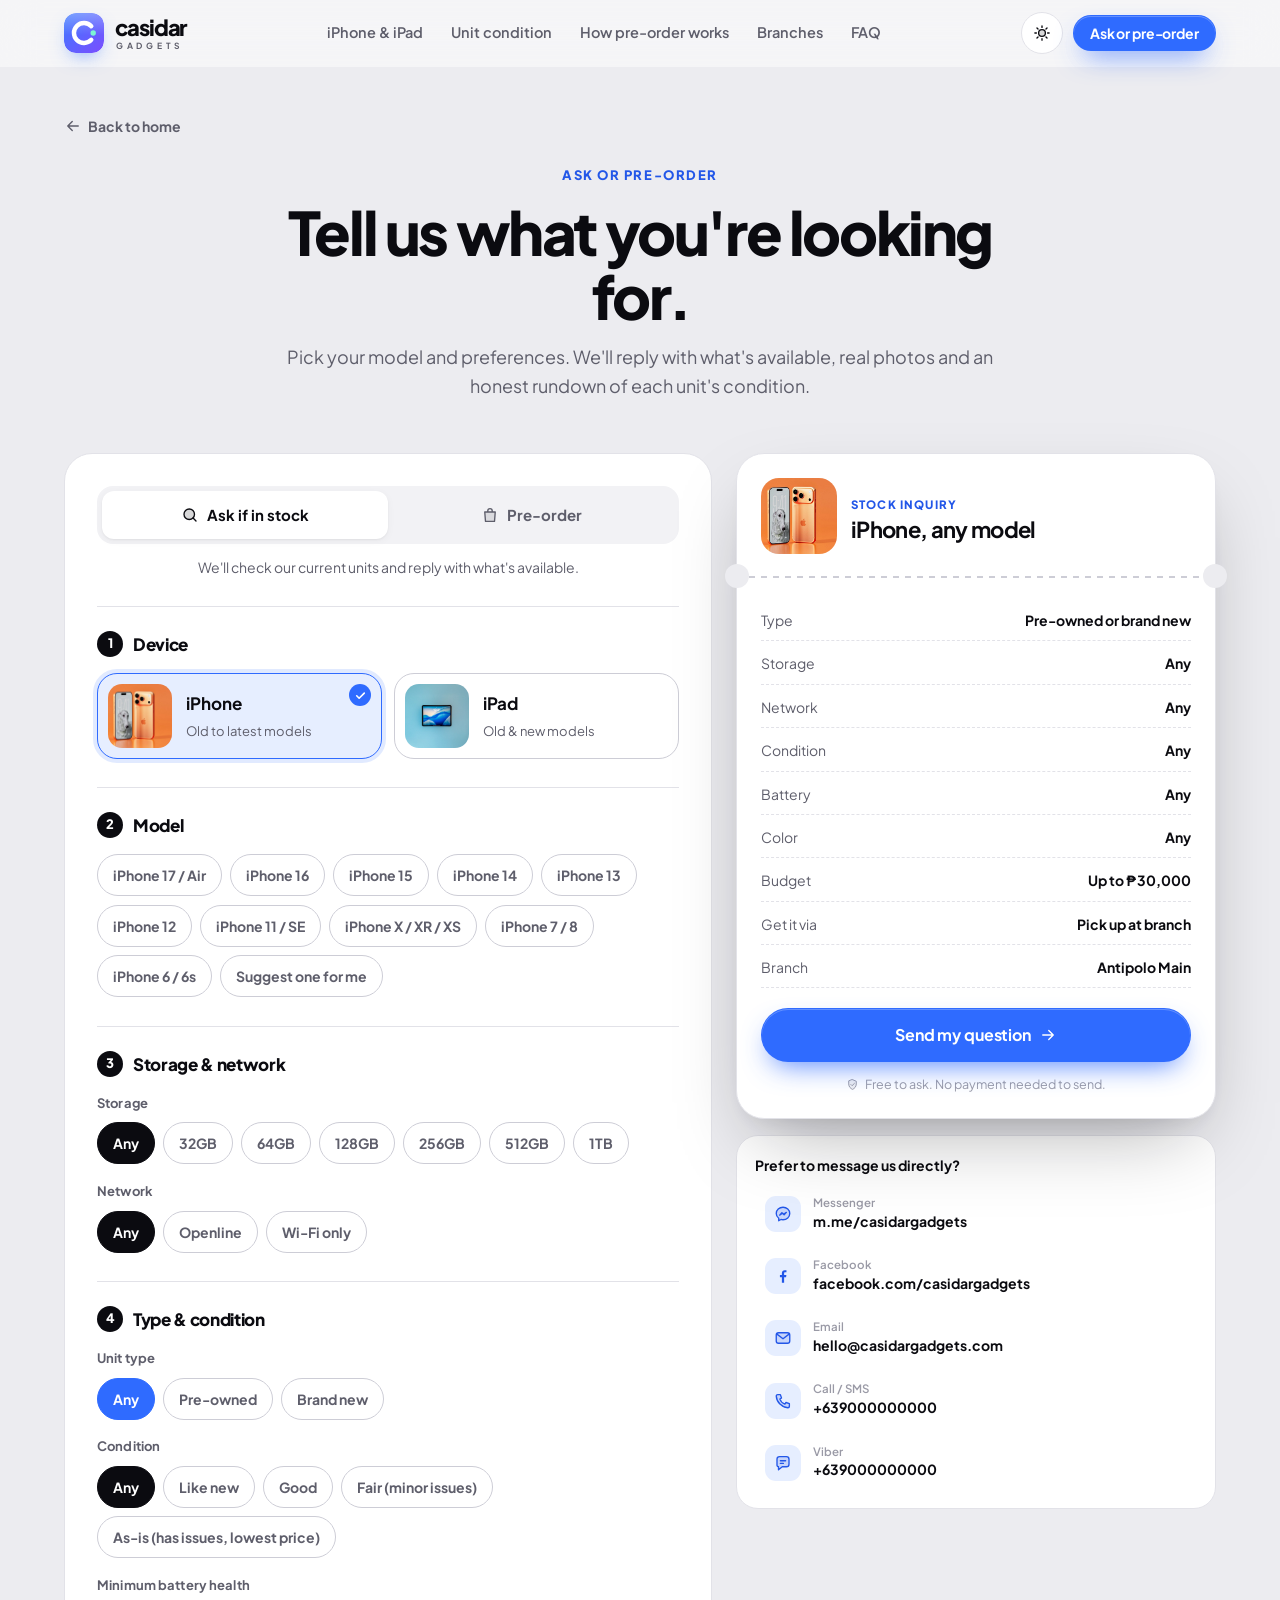
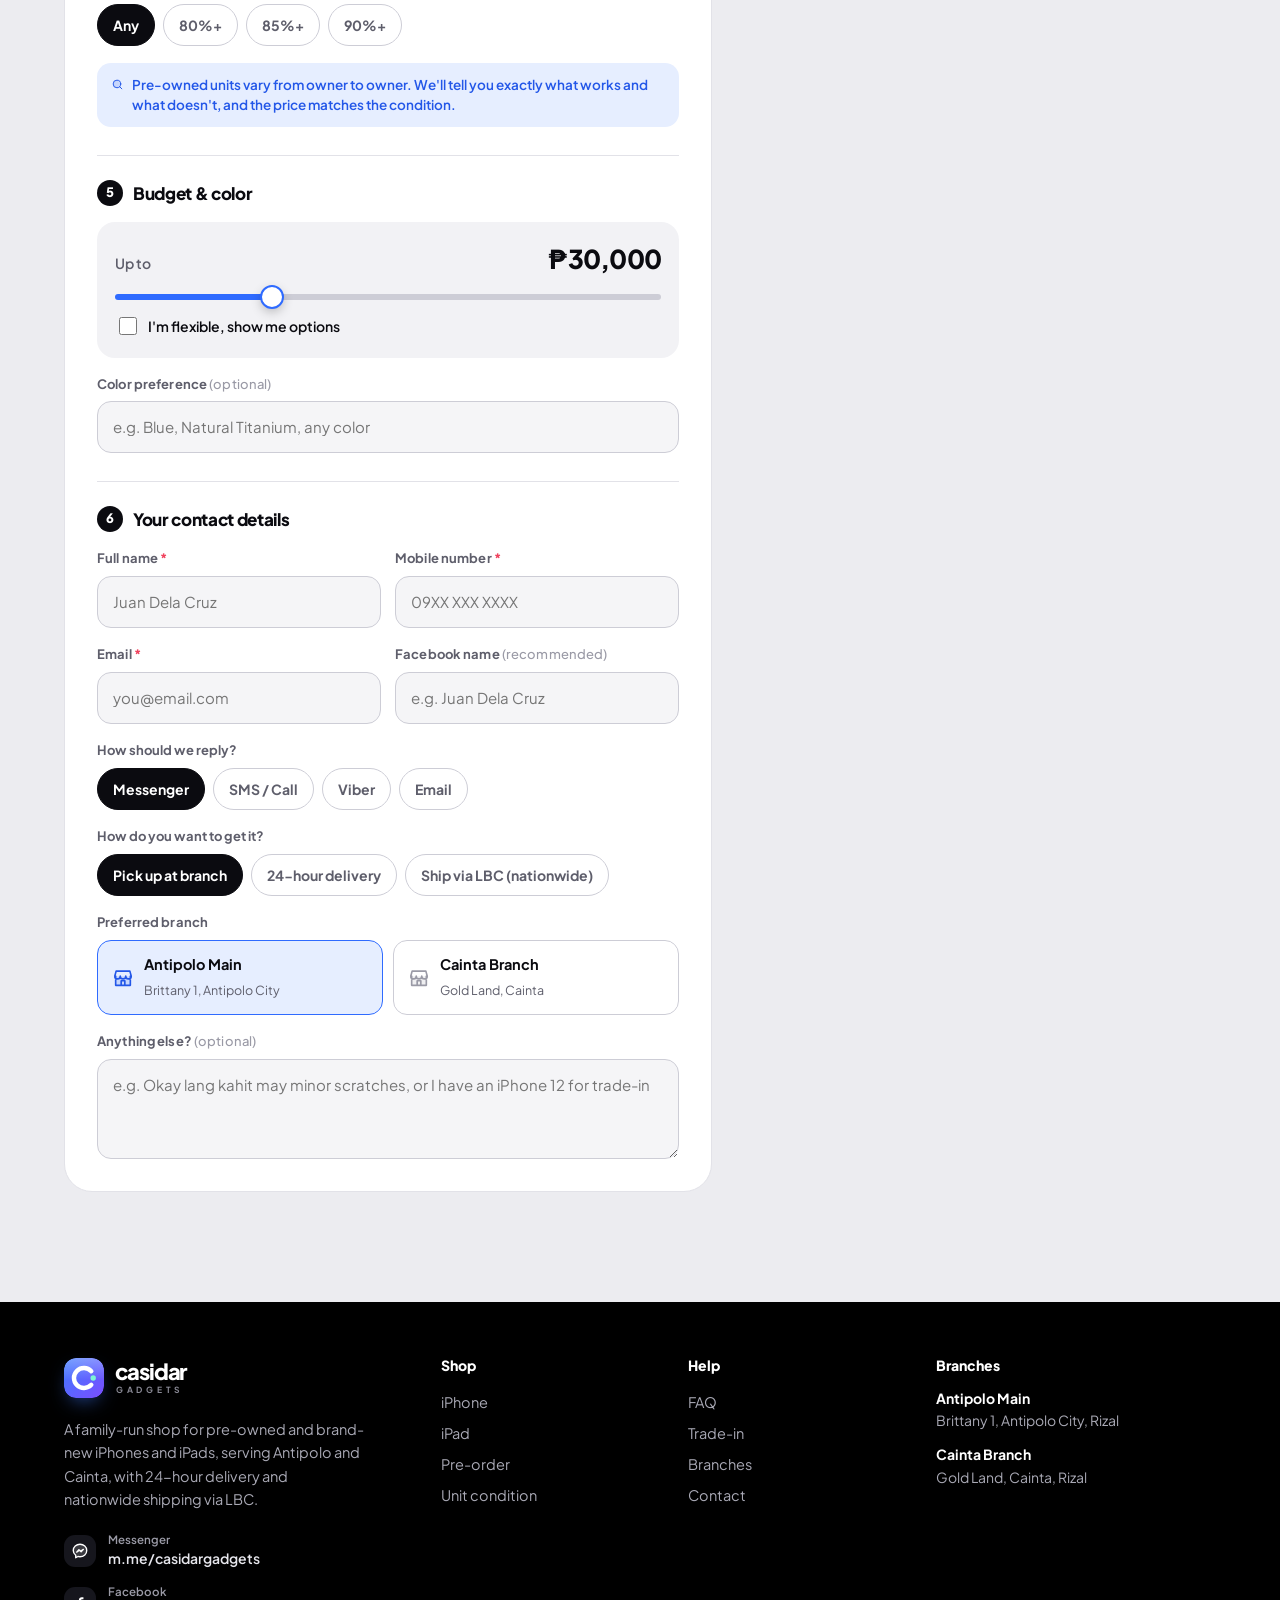
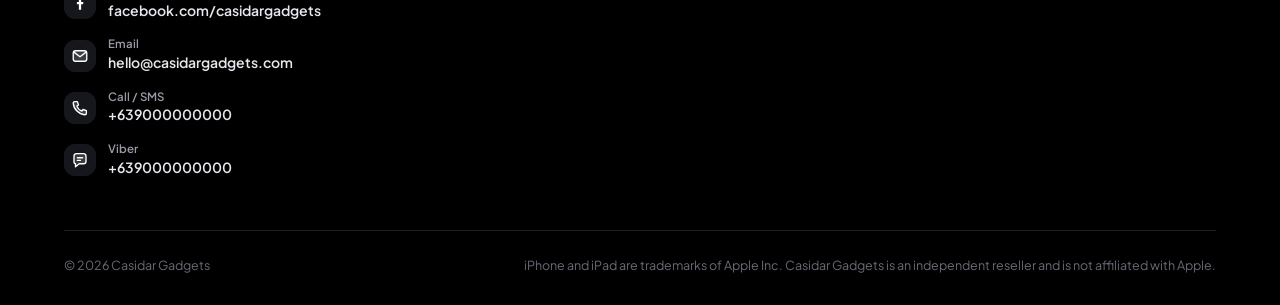
==== request.html @ e276f3fb "Initial site: Casidar Gadgets showcase website Static site for a pre-owned and brand-new iPhone/iPad" ====
<!doctype html>
<html lang="en">
<head>
  <meta charset="utf-8" />
  <meta name="viewport" content="width=device-width, initial-scale=1" />
  <title>Ask or Pre-order | Casidar Gadgets</title>
  <meta name="description" content="Pre-owned and brand-new iPhones and iPads, from older models to the latest. Ask what's in stock or pre-order the exact model you want. 24-hour delivery and nationwide shipping via LBC. Main store in Brittany 1, Antipolo City, with a branch in Gold Land, Cainta." />
  <meta name="theme-color" content="#3D7BFF" />
  <meta property="og:title" content="Casidar Gadgets: iPhone & iPad, pre-owned and brand new" />
  <meta property="og:description" content="Ask what's in stock or pre-order your next iPhone or iPad. Antipolo and Cainta." />
  <meta property="og:image" content="assets/photos/hero-iphone-hand.jpg" />
  <link rel="icon" href="data:image/svg+xml,%3Csvg xmlns='http://www.w3.org/2000/svg' viewBox='0 0 40 40'%3E%3Cdefs%3E%3ClinearGradient id='g' x1='0' y1='0' x2='1' y2='1'%3E%3Cstop offset='0' stop-color='%233D7BFF'/%3E%3Cstop offset='1' stop-color='%237B4DFF'/%3E%3C/linearGradient%3E%3C/defs%3E%3Crect width='40' height='40' rx='12' fill='url%28%23g%29'/%3E%3Cpath d='M27.3 13.2 A10 10 0 1 0 27.3 26.8' fill='none' stroke='white' stroke-width='4.4' stroke-linecap='round'/%3E%3Ccircle cx='29.2' cy='20' r='2.7' fill='%237CF5D4'/%3E%3C/svg%3E" />
  <link rel="preconnect" href="https://fonts.googleapis.com" />
  <link rel="preconnect" href="https://fonts.gstatic.com" crossorigin />
  <link href="https://fonts.googleapis.com/css2?family=Plus+Jakarta+Sans:wght@400;500;600;700;800&display=swap" rel="stylesheet" />
  <script>
    (function () { var t; try { t = localStorage.getItem('theme'); } catch (e) {}
      if (!t) t = matchMedia('(prefers-color-scheme: dark)').matches ? 'dark' : 'light';
      document.documentElement.dataset.theme = t; })();
  </script>
  <link rel="stylesheet" href="styles.css" />
  <script src="config.js"></script>
</head>
<body class="req-page">
  <!-- ============ Icon set ============ -->
  <svg width="0" height="0" style="position:absolute" aria-hidden="true">
    <defs>
      <linearGradient id="lgA" x1="0" y1="0" x2="1" y2="1"><stop offset="0" stop-color="#3D7BFF"/><stop offset="1" stop-color="#7B4DFF"/></linearGradient>
      <linearGradient id="lgB" x1="0" y1="0" x2="0" y2="1"><stop offset="0" stop-color="#fff" stop-opacity=".3"/><stop offset=".55" stop-color="#fff" stop-opacity="0"/></linearGradient>
      <symbol id="logo-mark" viewBox="0 0 40 40"><rect width="40" height="40" rx="12" fill="url(#lgA)"/><rect width="40" height="40" rx="12" fill="url(#lgB)"/><path d="M27.3 13.2 A10 10 0 1 0 27.3 26.8" fill="none" stroke="#fff" stroke-width="4.4" stroke-linecap="round"/><circle cx="29.2" cy="20" r="2.7" fill="#7CF5D4"/></symbol>
      <symbol id="i-phone" viewBox="0 0 24 24"><rect class="d" x="6" y="2.5" width="12" height="19" rx="3.5"/><rect x="6" y="2.5" width="12" height="19" rx="3.5"/><path d="M10.5 18.5h3"/></symbol>
      <symbol id="i-tablet" viewBox="0 0 24 24"><rect class="d" x="4" y="2.5" width="16" height="19" rx="3"/><rect x="4" y="2.5" width="16" height="19" rx="3"/><path d="M11 18.5h2"/></symbol>
      <symbol id="i-shield" viewBox="0 0 24 24"><path class="d" d="M12 3l7 3v5c0 5-3.5 8.5-7 10-3.5-1.5-7-5-7-10V6z"/><path d="M12 3l7 3v5c0 5-3.5 8.5-7 10-3.5-1.5-7-5-7-10V6z"/><path d="M9 12l2.2 2.2L15.5 10"/></symbol>
      <symbol id="i-battery" viewBox="0 0 24 24"><rect class="d" x="2.5" y="7" width="16.5" height="10" rx="2.5"/><rect x="2.5" y="7" width="16.5" height="10" rx="2.5"/><path d="M21.5 10.5v3"/><rect x="5" y="9.5" width="9" height="5" rx="1" class="f"/></symbol>
      <symbol id="i-face" viewBox="0 0 24 24"><path d="M4 8V6a2 2 0 0 1 2-2h2M16 4h2a2 2 0 0 1 2 2v2M20 16v2a2 2 0 0 1-2 2h-2M8 20H6a2 2 0 0 1-2-2v-2M9 9.5v1M15 9.5v1M12 9.5v3.5h-1M9.5 15.5a3.5 3.5 0 0 0 5 0"/></symbol>
      <symbol id="i-cloud" viewBox="0 0 24 24"><path class="d" d="M7 18.5a4.5 4.5 0 0 1-.6-9A6 6 0 0 1 18 9a4.8 4.8 0 0 1-.5 9.5z"/><path d="M7 18.5a4.5 4.5 0 0 1-.6-9A6 6 0 0 1 18 9a4.8 4.8 0 0 1-.5 9.5z"/><path d="M9.5 13.5l2 2 3.5-3.5"/></symbol>
      <symbol id="i-sim" viewBox="0 0 24 24"><path class="d" d="M7 2.5h7l4 4v13a2 2 0 0 1-2 2H7a2 2 0 0 1-2-2v-15a2 2 0 0 1 2-2z"/><path d="M7 2.5h7l4 4v13a2 2 0 0 1-2 2H7a2 2 0 0 1-2-2v-15a2 2 0 0 1 2-2z"/><rect x="8.5" y="11" width="7" height="7" rx="1.5"/></symbol>
      <symbol id="i-camera" viewBox="0 0 24 24"><path class="d" d="M3 8.5A2.5 2.5 0 0 1 5.5 6h2l1.5-2h6L16.5 6h2A2.5 2.5 0 0 1 21 8.5v9a2.5 2.5 0 0 1-2.5 2.5h-13A2.5 2.5 0 0 1 3 17.5z"/><path d="M3 8.5A2.5 2.5 0 0 1 5.5 6h2l1.5-2h6L16.5 6h2A2.5 2.5 0 0 1 21 8.5v9a2.5 2.5 0 0 1-2.5 2.5h-13A2.5 2.5 0 0 1 3 17.5z"/><circle cx="12" cy="13" r="3.5"/></symbol>
      <symbol id="i-speaker" viewBox="0 0 24 24"><path class="d" d="M4 9.5h3.5L12 5v14l-4.5-4.5H4z"/><path d="M4 9.5h3.5L12 5v14l-4.5-4.5H4zM15.5 9a4 4 0 0 1 0 6M18 6.5a7.5 7.5 0 0 1 0 11"/></symbol>
      <symbol id="i-screen" viewBox="0 0 24 24"><rect class="d" x="6" y="2.5" width="12" height="19" rx="3.5"/><rect x="6" y="2.5" width="12" height="19" rx="3.5"/><path d="M9 7l6 6M9 11l3 3"/></symbol>
      <symbol id="i-swap" viewBox="0 0 24 24"><path d="M7.5 4L4 7.5 7.5 11M4 7.5h13M16.5 13l3.5 3.5-3.5 3.5M20 16.5H7"/></symbol>
      <symbol id="i-chat" viewBox="0 0 24 24"><path class="d" d="M4 7a3.5 3.5 0 0 1 3.5-3.5h9A3.5 3.5 0 0 1 20 7v6.5a3.5 3.5 0 0 1-3.5 3.5H11l-5 4v-4h0A2 2 0 0 1 4 15z"/><path d="M4 7a3.5 3.5 0 0 1 3.5-3.5h9A3.5 3.5 0 0 1 20 7v6.5a3.5 3.5 0 0 1-3.5 3.5H11l-5 4v-4h0A2 2 0 0 1 4 15z"/><path d="M8.5 9h7M8.5 12.5h4"/></symbol>
      <symbol id="i-bag" viewBox="0 0 24 24"><path class="d" d="M5 8h14l-1 12.5H6z"/><path d="M5 8h14l-1 12.5H6zM9 8V6.5a3 3 0 0 1 6 0V8"/></symbol>
      <symbol id="i-calendar" viewBox="0 0 24 24"><rect class="d" x="3.5" y="5" width="17" height="15.5" rx="4"/><rect x="3.5" y="5" width="17" height="15.5" rx="4"/><path d="M8 3v4M16 3v4M3.5 10h17"/><circle cx="12" cy="15" r="1.2" class="f"/></symbol>
      <symbol id="i-store" viewBox="0 0 24 24"><path class="d" d="M4 10h16v10H4z"/><path d="M3 10l1.5-5.5h15L21 10M4 10v10h16V10M3 10a3 3 0 0 0 6 0 3 3 0 0 0 6 0 3 3 0 0 0 6 0M10 20v-5h4v5"/></symbol>
      <symbol id="i-pin" viewBox="0 0 24 24"><path class="d" d="M12 21s-7-6.2-7-11.5a7 7 0 0 1 14 0C19 14.8 12 21 12 21z"/><path d="M12 21s-7-6.2-7-11.5a7 7 0 0 1 14 0C19 14.8 12 21 12 21z"/><circle cx="12" cy="9.5" r="2.5"/></symbol>
      <symbol id="i-clock" viewBox="0 0 24 24"><circle class="d" cx="12" cy="12" r="9"/><circle cx="12" cy="12" r="9"/><path d="M12 7.5V12l3 2"/></symbol>
      <symbol id="i-call" viewBox="0 0 24 24"><path class="d" d="M5 3.5h3.5l1.5 4.5-2.2 1.5a11 11 0 0 0 6.7 6.7l1.5-2.2 4.5 1.5V19a2 2 0 0 1-2 2A17 17 0 0 1 3 5.5a2 2 0 0 1 2-2z"/><path d="M5 3.5h3.5l1.5 4.5-2.2 1.5a11 11 0 0 0 6.7 6.7l1.5-2.2 4.5 1.5V19a2 2 0 0 1-2 2A17 17 0 0 1 3 5.5a2 2 0 0 1 2-2z"/></symbol>
      <symbol id="i-envelope" viewBox="0 0 24 24"><rect class="d" x="3" y="5" width="18" height="14" rx="3"/><rect x="3" y="5" width="18" height="14" rx="3"/><path d="M3.5 6.5L12 13l8.5-6.5"/></symbol>
      <symbol id="i-messenger" viewBox="0 0 24 24"><path class="d" d="M12 3C7 3 3 6.7 3 11.3c0 2.6 1.3 4.9 3.3 6.4V21l3-1.7c.9.3 1.8.4 2.7.4 5 0 9-3.7 9-8.4S17 3 12 3z"/><path d="M12 3C7 3 3 6.7 3 11.3c0 2.6 1.3 4.9 3.3 6.4V21l3-1.7c.9.3 1.8.4 2.7.4 5 0 9-3.7 9-8.4S17 3 12 3z"/><path d="M7.5 13.5l3-3.2 2.2 2.2 3.8-2.7-3 3.2-2.2-2.2z"/></symbol>
      <symbol id="i-copy" viewBox="0 0 24 24"><rect class="d" x="8" y="8" width="12" height="12" rx="3"/><rect x="8" y="8" width="12" height="12" rx="3"/><path d="M16 8V6a2 2 0 0 0-2-2H6a2 2 0 0 0-2 2v8a2 2 0 0 0 2 2h2"/></symbol>
      <symbol id="i-nav" viewBox="0 0 24 24"><path class="d" d="M20.5 3.5L3.5 10.5l7 2.9 2.9 7z"/><path d="M20.5 3.5L3.5 10.5l7 2.9 2.9 7z"/></symbol>
      <symbol id="i-check" viewBox="0 0 24 24"><path d="M5 12.5l4.5 4.5L19 7.5"/></symbol>
      <symbol id="i-arrow-r" viewBox="0 0 24 24"><path d="M5 12h14M13 6l6 6-6 6"/></symbol>
      <symbol id="i-arrow-ur" viewBox="0 0 24 24"><path d="M7 17L17 7M8.5 7H17v8.5"/></symbol>
      <symbol id="i-x" viewBox="0 0 24 24"><path d="M6 6l12 12M18 6L6 18"/></symbol>
      <symbol id="i-menu" viewBox="0 0 24 24"><path d="M4 7h16M4 12h16M4 17h10"/></symbol>
      <symbol id="i-sun" viewBox="0 0 24 24"><circle class="d" cx="12" cy="12" r="4.5"/><circle cx="12" cy="12" r="4.5"/><path d="M12 2.5v2M12 19.5v2M2.5 12h2M19.5 12h2M5.3 5.3l1.4 1.4M17.3 17.3l1.4 1.4M5.3 18.7l1.4-1.4M17.3 6.7l1.4-1.4"/></symbol>
      <symbol id="i-moon" viewBox="0 0 24 24"><path class="d" d="M20 14.5A8.5 8.5 0 0 1 9.5 4a8.5 8.5 0 1 0 10.5 10.5z"/><path d="M20 14.5A8.5 8.5 0 0 1 9.5 4a8.5 8.5 0 1 0 10.5 10.5z"/></symbol>
      <symbol id="i-sparkle" viewBox="0 0 24 24"><path class="d" d="M11 4l1.9 5.1L18 11l-5.1 1.9L11 18l-1.9-5.1L4 11l5.1-1.9z"/><path d="M11 4l1.9 5.1L18 11l-5.1 1.9L11 18l-1.9-5.1L4 11l5.1-1.9z"/></symbol>
      <symbol id="i-search" viewBox="0 0 24 24"><circle class="d" cx="11" cy="11" r="7"/><circle cx="11" cy="11" r="7"/><path d="M20 20l-3.9-3.9"/></symbol>
      <symbol id="i-truck" viewBox="0 0 24 24"><path class="d" d="M2.5 6h11v10h-11z"/><path d="M2.5 6h11v10h-11zM13.5 9.5h4l3 3.5v3h-7"/><circle cx="7" cy="17.5" r="2" fill="var(--surface, #fff)"/><circle cx="17" cy="17.5" r="2" fill="var(--surface, #fff)"/></symbol>
      <symbol id="i-box" viewBox="0 0 24 24"><path class="d" d="M3.5 7.5L12 3l8.5 4.5v9L12 21l-8.5-4.5z"/><path d="M3.5 7.5L12 3l8.5 4.5v9L12 21l-8.5-4.5zM3.5 7.5L12 12l8.5-4.5M12 12v9"/></symbol>
      <symbol id="i-fb" viewBox="0 0 24 24"><path class="f" d="M13.5 21v-7.5h2.6l.4-3h-3V8.6c0-.9.3-1.5 1.5-1.5h1.6V4.4c-.3 0-1.2-.1-2.3-.1-2.3 0-3.8 1.4-3.8 3.9v2.3H7.9v3h2.6V21z"/></symbol>
    </defs>
  </svg>

  <a class="skip" href="#main">Skip to content</a>
  <div class="cursor-glow" aria-hidden="true"></div>

  <!-- ============ Nav ============ -->
  <header class="nav">
    <div class="wrap nav-in">
      <a href="index.html#top" class="logo" aria-label="Casidar Gadgets home">
        <svg class="logo-mark" aria-hidden="true"><use href="#logo-mark"/></svg>
        <span class="logo-text"><b>casidar</b><small>Gadgets</small></span>
      </a>
      <nav class="nav-links" aria-label="Main">
        <a href="index.html#devices">iPhone &amp; iPad</a>
        <a href="index.html#quality">Unit condition</a>
        <a href="index.html#how">How pre-order works</a>
        <a href="index.html#branches">Branches</a>
        <a href="index.html#faq">FAQ</a>
      </nav>
      <div class="nav-actions">
        <button class="icon-btn" id="themeToggle" aria-label="Toggle dark mode">
          <svg class="ic ic-sm i-sun"><use href="#i-sun"/></svg><svg class="ic ic-sm i-moon"><use href="#i-moon"/></svg>
        </button>
        <a href="request.html" class="btn btn-primary btn-sm nav-cta magnetic">Ask or pre-order</a>
        <button class="icon-btn menu-btn" id="menuBtn" aria-label="Open menu" aria-expanded="false" aria-controls="mobileMenu"><svg class="ic ic-sm"><use href="#i-menu"/></svg></button>
      </div>
    </div>
    <div class="mobile-menu" id="mobileMenu">
      <a href="index.html#devices">iPhone &amp; iPad</a><a href="index.html#quality">Unit condition</a><a href="index.html#how">How pre-order works</a><a href="index.html#branches">Branches</a><a href="index.html#faq">FAQ</a>
      <a href="request.html" class="btn btn-primary btn-block">Ask or pre-order</a>
    </div>
  </header>

  <main id="main">
    <!-- ============ Request builder ============ -->
    <section class="section request-sec page-req" id="request">
      <div class="wrap">
        <a href="index.html#start" class="back-link"><svg class="ic ic-sm"><use href="#i-arrow-r"/></svg> Back to home</a>
        <div class="sec-head reveal">
          <span class="kicker">Ask or pre-order</span>
          <h1 class="page-title">Tell us what you're looking for.</h1>
          <p>Pick your model and preferences. We'll reply with what's available, real photos and an honest rundown of each unit's condition.</p>
        </div>

        <form id="reqForm" class="req reveal" novalidate>
          <div class="req-main">
            <div class="tabs" role="tablist" id="modeTabs">
              <button type="button" role="tab" class="tab is-active" data-mode="ask" aria-selected="true"><svg class="ic ic-sm"><use href="#i-search"/></svg> Ask if in stock</button>
              <button type="button" role="tab" class="tab" data-mode="preorder" aria-selected="false"><svg class="ic ic-sm"><use href="#i-bag"/></svg> Pre-order</button>
              <span class="tab-pill"></span>
            </div>
            <p class="mode-note" id="modeNote">We'll check our current units and reply with what's available.</p>

            <div class="step" role="group">
              <h3 class="legend"><span class="sn">1</span> Device</h3>
              <div class="devices" id="deviceCards">
                <button type="button" class="dev-card is-on" data-device="iphone">
                  <img src="assets/photos/iphone-new.jpg" alt="" loading="lazy" /><span><b>iPhone</b><small>Old to latest models</small></span><i class="tick"><svg class="ic ic-xs"><use href="#i-check"/></svg></i>
                </button>
                <button type="button" class="dev-card" data-device="ipad">
                  <img src="assets/photos/ipad-blue.jpg" alt="" loading="lazy" /><span><b>iPad</b><small>Old &amp; new models</small></span><i class="tick"><svg class="ic ic-xs"><use href="#i-check"/></svg></i>
                </button>
              </div>
            </div>

            <div class="step" role="group">
              <h3 class="legend"><span class="sn">2</span> Model</h3>
              <div class="pills series" id="seriesPills"></div>
              <div class="pills models" id="modelPills"></div>
            </div>

            <div class="step" role="group">
              <h3 class="legend"><span class="sn">3</span> <span id="step3Title">Storage &amp; network</span></h3>
              <div class="sub"><span class="sub-label">Storage</span><div class="pills" id="storagePills"></div></div>
              <div class="sub" id="extraSub"><span class="sub-label" id="extraLabel">Network</span><div class="pills" id="extraPills"></div></div>
            </div>

            <div class="step" role="group">
              <h3 class="legend"><span class="sn">4</span> Type &amp; condition</h3>
              <div class="sub"><span class="sub-label">Unit type</span><div class="pills type" id="typePills"></div></div>
              <div id="gradeBox" class="grade-box">
                <div class="sub"><span class="sub-label">Condition</span><div class="pills" id="condPills"></div></div>
                <div class="sub"><span class="sub-label">Minimum battery health</span><div class="pills" id="battPills"></div></div>
              </div>
              <p class="hint"><svg class="ic ic-xs"><use href="#i-search"/></svg> Pre-owned units vary from owner to owner. We'll tell you exactly what works and what doesn't, and the price matches the condition.</p>
            </div>

            <div class="step" role="group">
              <h3 class="legend"><span class="sn">5</span> Budget &amp; color</h3>
              <div class="budget">
                <div class="budget-top"><span>Up to</span><output id="budgetOut">₱30,000</output></div>
                <input type="range" id="budget" min="3000" max="100000" step="1000" value="30000" aria-label="Budget" />
                <label class="check"><input type="checkbox" id="flex" /> <span>I'm flexible, show me options</span></label>
              </div>
              <div class="fields">
                <label class="field span2"><span>Color preference <em>(optional)</em></span><input name="color" placeholder="e.g. Blue, Natural Titanium, any color" /></label>
              </div>
            </div>

            <div class="step" role="group">
              <h3 class="legend"><span class="sn">6</span> Your contact details</h3>
              <div class="fields">
                <label class="field"><span>Full name <b class="req-star">*</b></span><input name="name" required autocomplete="name" placeholder="Juan Dela Cruz" /></label>
                <label class="field"><span>Mobile number <b class="req-star">*</b></span><input name="mobile" type="tel" inputmode="tel" required autocomplete="tel" placeholder="09XX XXX XXXX" /></label>
                <label class="field"><span>Email <b class="req-star">*</b></span><input name="email" type="email" required autocomplete="email" placeholder="you@email.com" /></label>
                <label class="field"><span>Facebook name <em>(recommended)</em></span><input name="social" autocomplete="off" placeholder="e.g. Juan Dela Cruz" /></label>
                <div class="field span2"><span>How should we reply?</span><div class="pills" id="replyPills"></div></div>
                <div class="field span2"><span>How do you want to get it?</span><div class="pills" id="getPills"></div></div>
                <label class="field span2" id="addrField" hidden><span id="addrLabel">Delivery address <b class="req-star">*</b></span><input name="address" autocomplete="street-address" placeholder="House no., street, barangay, city" /></label>
                <div class="field span2"><span id="branchLabel">Preferred branch</span><div class="seg" id="branchSeg"></div></div>
                <label class="field span2"><span>Anything else? <em>(optional)</em></span><textarea name="message" rows="3" placeholder="e.g. Okay lang kahit may minor scratches, or I have an iPhone 12 for trade-in"></textarea></label>
              </div>
            </div>
          </div>

          <!-- Live ticket -->
          <aside class="req-side">
            <div class="ticket" id="ticket">
              <div class="t-head">
                <div class="t-photo"><img id="tPhoto" src="assets/photos/iphone-new.jpg" alt="" /></div>
                <div><span class="t-kind" id="tKind">Stock inquiry</span><b class="t-model" id="tModel">iPhone · any model</b></div>
              </div>
              <div class="t-perf" aria-hidden="true"></div>
              <dl class="t-rows" id="tRows"></dl>
              <p class="form-err" id="formErr" role="alert"></p>
              <button class="btn btn-primary btn-lg btn-block magnetic" type="submit"><span id="submitLabel">Send my question</span> <svg class="ic ic-sm"><use href="#i-arrow-r"/></svg></button>
              <p class="t-foot"><svg class="ic ic-xs"><use href="#i-shield"/></svg> Free to ask. No payment needed to send.</p>
            </div>
            <div class="direct">
              <b>Prefer to message us directly?</b>
              <div class="direct-list" id="directContact"></div>
            </div>
          </aside>
        </form>
      </div>
    </section>

  </main>

  <!-- ============ Footer ============ -->
  <footer class="footer">
    <div class="wrap">
      <div class="foot-grid">
        <div>
          <a href="index.html#top" class="logo"><svg class="logo-mark" aria-hidden="true"><use href="#logo-mark"/></svg><span class="logo-text"><b>casidar</b><small>Gadgets</small></span></a>
          <p class="foot-about">A family-run shop for pre-owned and brand-new iPhones and iPads, serving Antipolo and Cainta, with 24-hour delivery and nationwide shipping via LBC.</p>
          <div class="foot-contact" id="footContact"></div>
        </div>
        <div><h4>Shop</h4><a href="request.html?device=iphone">iPhone</a><a href="request.html?device=ipad">iPad</a><a href="index.html#how">Pre-order</a><a href="index.html#quality">Unit condition</a></div>
        <div><h4>Help</h4><a href="index.html#faq">FAQ</a><a href="request.html?trade=1">Trade-in</a><a href="index.html#branches">Branches</a><a href="request.html">Contact</a></div>
        <div id="footBranches"><h4>Branches</h4></div>
      </div>
      <div class="foot-bottom">
        <span>© <span id="year"></span> Casidar Gadgets</span>
        <span>iPhone and iPad are trademarks of Apple Inc. Casidar Gadgets is an independent reseller and is not affiliated with Apple.</span>
      </div>
    </div>
  </footer>

  <!-- Mobile sticky send bar -->
  <div class="sendbar" id="sendBar">
    <div class="sb-photo"><img id="sbPhoto" src="assets/photos/iphone-new.jpg" alt="" /></div>
    <div class="sb-txt"><small id="sbKind">Stock inquiry</small><b id="sbModel">iPhone, any model</b></div>
    <button type="submit" form="reqForm" class="btn btn-primary btn-sm">Send <svg class="ic ic-sm"><use href="#i-arrow-r"/></svg></button>
  </div>

  <!-- ============ Send dialog ============ -->
  <div class="modal" id="sendModal" hidden>
    <div class="modal-bg" data-close></div>
    <div class="modal-card send-card" role="dialog" aria-modal="true" aria-labelledby="sentTitle">
      <button class="icon-btn modal-x" data-close aria-label="Close"><svg class="ic ic-sm"><use href="#i-x"/></svg></button>
      <div class="sent-check"><svg viewBox="0 0 52 52"><circle cx="26" cy="26" r="24"/><path d="M15 27l7 7 15-15"/></svg></div>
      <h3 id="sentTitle">Your message is ready!</h3>
      <p class="sent-sub">Choose how to send it. We'll reply as soon as we can.</p>
      <pre class="msg-preview" id="msgPreview"></pre>
      <div class="send-grid">
        <a class="send-btn messenger" id="sendMessenger" target="_blank" rel="noopener"><svg class="ic"><use href="#i-messenger"/></svg> Messenger</a>
        <a class="send-btn sms" id="sendSms"><svg class="ic"><use href="#i-chat"/></svg> SMS</a>
        <a class="send-btn viber" id="sendViber"><svg class="ic"><use href="#i-call"/></svg> Viber</a>
        <a class="send-btn email" id="sendEmail"><svg class="ic"><use href="#i-envelope"/></svg> Email</a>
      </div>
      <button class="btn btn-ghost btn-sm copy-btn" id="copyMsg"><svg class="ic ic-sm"><use href="#i-copy"/></svg> Copy message</button>
      <p class="tiny">Tip: Messenger doesn't let websites fill in your message, so tap <b>Copy</b> first and paste it in the chat.</p>
    </div>
  </div>

  <div class="toast" id="toast" role="status"></div>
  <script src="common.js"></script>
  <script src="request.js"></script>
</body>
</html>
---- styles.css ----
/* =========================================================
   Casidar Gadgets: pre-owned iPhone & iPad
   ========================================================= */
:root {
  --bg: #F5F5F7;
  --bg-alt: #ECECF0;
  --surface: #FFFFFF;
  --surface-alt: #F2F2F5;
  --border: #E2E2E8;
  --border-strong: #CDCDD6;
  --text: #0B0B10;
  --muted: #5E5E6B;
  --faint: #9A9AA6;
  --brand: #2F6BFF;
  --brand-deep: #1F55E6;
  --brand-text: #2357E8;
  --brand-soft: #E6EEFF;
  --violet: #8B5CF6;
  --violet-soft: #F0EAFF;
  --ok: #12B76A;
  --ok-soft: #DCF7EA;
  --ok-text: #0B8A50;
  --bad: #F0445F;
  --bad-soft: #FFE5E9;
  --ink: #0B0B10;
  --on-ink: #FFFFFF;
  --glass: rgba(255,255,255,.7);
  --shadow-sm: 0 1px 2px rgba(11,11,16,.05), 0 2px 8px rgba(11,11,16,.04);
  --shadow: 0 1px 2px rgba(11,11,16,.04), 0 16px 36px -12px rgba(11,11,16,.14);
  --shadow-lg: 0 34px 80px -24px rgba(11,11,16,.34), 0 10px 24px -12px rgba(11,11,16,.12);
  --radius: 28px;
  --font: "Plus Jakarta Sans", system-ui, -apple-system, "Segoe UI", sans-serif;
  --ease: cubic-bezier(.2,.7,.2,1);
  --spring: cubic-bezier(.34,1.56,.64,1);
  color-scheme: light;
}
@media (prefers-color-scheme: dark) {
  :root:not([data-theme="light"]) {
    --bg: #060608; --bg-alt: #0C0C10; --surface: #121217; --surface-alt: #1A1A21;
    --border: #23232C; --border-strong: #34343F; --text: #F2F2F5; --muted: #A2A2AE; --faint: #686874;
    --brand: #4D7CFF; --brand-deep: #3A6BFF; --brand-text: #7C9DFF; --brand-soft: #131B33;
    --violet-soft: #1E1733; --ok: #2BD48A; --ok-soft: #0D2A1D; --ok-text: #3DE39A; --bad-soft: #33121A;
    --ink: #F2F2F5; --on-ink: #0B0B10; --glass: rgba(22,22,28,.66);
    --shadow-sm: 0 1px 2px rgba(0,0,0,.4); --shadow: 0 16px 36px -12px rgba(0,0,0,.6); --shadow-lg: 0 34px 80px -24px rgba(0,0,0,.8);
    color-scheme: dark;
  }
}
:root[data-theme="dark"] {
  --bg: #060608; --bg-alt: #0C0C10; --surface: #121217; --surface-alt: #1A1A21;
  --border: #23232C; --border-strong: #34343F; --text: #F2F2F5; --muted: #A2A2AE; --faint: #686874;
  --brand: #4D7CFF; --brand-deep: #3A6BFF; --brand-text: #7C9DFF; --brand-soft: #131B33;
  --violet-soft: #1E1733; --ok: #2BD48A; --ok-soft: #0D2A1D; --ok-text: #3DE39A; --bad-soft: #33121A;
  --ink: #F2F2F5; --on-ink: #0B0B10; --glass: rgba(22,22,28,.66);
  --shadow-sm: 0 1px 2px rgba(0,0,0,.4); --shadow: 0 16px 36px -12px rgba(0,0,0,.6); --shadow-lg: 0 34px 80px -24px rgba(0,0,0,.8);
  color-scheme: dark;
}

/* ---------- Base ---------- */
*, *::before, *::after { box-sizing: border-box; }
html { scroll-behavior: smooth; scroll-padding-top: 80px; }
body { margin: 0; background: var(--bg); color: var(--text); font: 400 16px/1.6 var(--font); -webkit-font-smoothing: antialiased; overflow-x: hidden; transition: background-color .3s; }
[hidden] { display: none !important; }
img, svg { display: block; max-width: 100%; }
a { color: inherit; text-decoration: none; }
button, input, select, textarea { font: inherit; color: inherit; }
button { cursor: pointer; background: none; border: 0; padding: 0; }
fieldset { border: 0; margin: 0; padding: 0; min-width: 0; }
h1, h2, h3, h4 { margin: 0; line-height: 1.06; letter-spacing: -0.04em; font-weight: 800; }
p { margin: 0; }
.wrap { width: 100%; max-width: 1200px; margin: 0 auto; padding: 0 24px; }
.skip { position: absolute; left: -999px; }
.skip:focus { left: 16px; top: 16px; z-index: 200; background: var(--surface); padding: 8px 12px; border-radius: 8px; }
:focus-visible { outline: 2.5px solid var(--brand); outline-offset: 3px; border-radius: 10px; }
.grad { background: linear-gradient(100deg, var(--brand) 0%, var(--violet) 55%, #FF6B9A 100%); -webkit-background-clip: text; background-clip: text; color: transparent; }
.link { color: var(--brand-text); font-weight: 700; }
.link:hover { text-decoration: underline; }

/* ---------- Icons ---------- */
.ic { width: 22px; height: 22px; flex: none; fill: none; stroke: currentColor; stroke-width: 1.8; stroke-linecap: round; stroke-linejoin: round; }
.ic-sm { width: 18px; height: 18px; }
.ic-xs { width: 13px; height: 13px; }
symbol .d { fill: currentColor; opacity: .16; stroke: none; }
symbol .f { fill: currentColor; stroke: none; }

/* ---------- Buttons ---------- */
.btn { position: relative; display: inline-flex; align-items: center; justify-content: center; gap: 8px; padding: 13px 22px; border-radius: 999px; border: 1px solid transparent; font-weight: 700; font-size: 15px; line-height: 1; white-space: nowrap; letter-spacing: -0.01em; transition: transform .25s var(--ease), box-shadow .25s var(--ease), background-color .2s, border-color .2s, color .2s; }
.btn:active { transform: scale(.97); }
.btn-sm { padding: 10px 16px; font-size: 14px; }
.btn-lg { padding: 17px 28px; font-size: 16px; }
.btn-block { width: 100%; }
.btn-primary { background: var(--brand); color: #fff; overflow: hidden; box-shadow: 0 1px 0 rgba(255,255,255,.25) inset, 0 12px 28px -10px color-mix(in srgb, var(--brand) 85%, transparent); }
.btn-primary::after { content: ""; position: absolute; inset: 0; border-radius: inherit; background: linear-gradient(110deg, transparent 30%, rgba(255,255,255,.35) 50%, transparent 70%); transform: translateX(-120%); transition: transform .7s var(--ease); }
.btn-primary:hover::after { transform: translateX(120%); }
.btn-primary:hover { background: var(--brand-deep); }
.btn-primary .ic, .btn-light .ic { transition: transform .25s var(--ease); }
.btn-primary:hover .ic, .btn-light:hover .ic { transform: translateX(3px); }
.btn-ghost { background: var(--surface); border-color: var(--border-strong); color: var(--text); }
.btn-ghost:hover { border-color: var(--text); transform: translateY(-2px); }
.btn-light { background: #fff; color: #0B0B10; }
.btn-light:hover { box-shadow: 0 14px 30px -10px rgba(0,0,0,.45); }
.icon-btn { display: inline-grid; place-items: center; width: 42px; height: 42px; border-radius: 999px; border: 1px solid var(--border); background: var(--surface); transition: border-color .2s, transform .3s var(--spring); }
.icon-btn:hover { border-color: var(--border-strong); transform: rotate(-12deg); }
.magnetic { will-change: transform; }

/* ---------- Cursor glow ---------- */
.cursor-glow { position: fixed; left: 0; top: 0; width: 560px; height: 560px; margin: -280px 0 0 -280px; border-radius: 50%; pointer-events: none; z-index: 0; opacity: 0; transition: opacity .4s; background: radial-gradient(circle, color-mix(in srgb, var(--brand) 12%, transparent), transparent 65%); }
body.has-pointer .cursor-glow { opacity: 1; }
main, .footer, .nav, .topbar { position: relative; z-index: 1; }

/* ---------- Topbar ---------- */
.topbar { background: #000; color: #BDBDC8; font-size: 13px; }
.topbar-in { display: flex; align-items: center; justify-content: space-between; gap: 12px; min-height: 40px; }
.status-list { display: flex; gap: 18px; flex-wrap: wrap; }
.status { display: inline-flex; align-items: center; gap: 7px; white-space: nowrap; }
.status b { color: #fff; font-weight: 700; }
.dot { width: 7px; height: 7px; border-radius: 50%; background: #FF5C7A; position: relative; flex: none; }
.dot.open { background: #2BD48A; }
.dot.open::after { content: ""; position: absolute; inset: 0; border-radius: 50%; background: inherit; animation: pulse 2s ease-out infinite; }
@keyframes pulse { to { transform: scale(3.2); opacity: 0; } }
.topbar-link { display: inline-flex; align-items: center; gap: 5px; color: #9DB6FF; font-weight: 700; white-space: nowrap; }
.topbar-link:hover { color: #fff; }

/* ---------- Nav ---------- */
.nav { position: sticky; top: 0; z-index: 60; background: color-mix(in srgb, var(--bg) 72%, transparent); backdrop-filter: saturate(1.6) blur(18px); -webkit-backdrop-filter: saturate(1.6) blur(18px); border-bottom: 1px solid transparent; transition: border-color .3s; }
.nav.scrolled { border-bottom-color: var(--border); }
.nav-in { display: flex; align-items: center; justify-content: space-between; height: 66px; gap: 16px; }
.logo { display: inline-flex; align-items: center; gap: 10px; font-weight: 800; letter-spacing: -0.03em; font-size: 19px; }
.logo-mark { display: grid; place-items: center; width: 36px; height: 36px; border-radius: 11px; color: var(--on-ink); background: var(--ink); transition: transform .4s var(--spring); }
.logo:hover .logo-mark { transform: rotate(-10deg) scale(1.06); }
.logo-mark svg { width: 24px; height: 24px; }
.logo-text em { font-style: normal; color: var(--muted); font-weight: 600; margin-left: 4px; }
.nav-links { display: flex; gap: 2px; }
.nav-links a { position: relative; padding: 8px 13px; border-radius: 999px; font-weight: 600; font-size: 14.5px; color: var(--muted); transition: color .2s, background-color .2s; }
.nav-links a:hover { color: var(--text); background: var(--surface-alt); }
.nav-links a.active { color: var(--text); }
.nav-links a.active::after { content: ""; position: absolute; left: 50%; bottom: 2px; width: 5px; height: 5px; margin-left: -2.5px; border-radius: 50%; background: var(--brand); }
.nav-actions { display: flex; align-items: center; gap: 10px; }
.i-moon { display: none; }
[data-theme="dark"] .i-sun { display: none; }
[data-theme="dark"] .i-moon { display: block; }
.menu-btn, .mobile-menu { display: none; }

/* ---------- Intro + reveal ---------- */
.intro { opacity: 0; transform: translateY(28px); transition: opacity 1s var(--ease), transform 1s var(--ease); transition-delay: calc(var(--d) * 120ms + 80ms); }
body.loaded .intro { opacity: 1; transform: none; }
.reveal { opacity: 0; transform: translateY(40px); transition: opacity .9s var(--ease), transform .9s var(--ease); }
.reveal.in { opacity: 1; transform: none; }

/* ---------- Hero ---------- */
.hero { position: relative; padding: 72px 0 0; overflow: hidden; }
.hero-bg { position: absolute; inset: 0; pointer-events: none; }
.blob { position: absolute; border-radius: 50%; filter: blur(90px); opacity: .35; }
.b1 { width: 520px; height: 520px; background: var(--brand); left: 50%; top: -260px; margin-left: -460px; animation: drift 16s ease-in-out infinite; }
.b2 { width: 420px; height: 420px; background: var(--violet); left: 50%; top: -160px; margin-left: 80px; opacity: .25; animation: drift 19s ease-in-out infinite reverse; }
@keyframes drift { 50% { transform: translate(50px, 30px) scale(1.1); } }
.hero-copy { position: relative; text-align: center; display: flex; flex-direction: column; align-items: center; }
.eyebrow { display: inline-flex; align-items: center; gap: 10px; padding: 7px 15px 7px 12px; border-radius: 999px; background: var(--glass); border: 1px solid var(--border); font-size: 13.5px; font-weight: 700; color: var(--muted); backdrop-filter: blur(8px); }
.pulse { position: relative; width: 8px; height: 8px; border-radius: 50%; background: var(--ok); flex: none; }
.pulse::after { content: ""; position: absolute; inset: 0; border-radius: 50%; background: inherit; animation: pulse 2s ease-out infinite; }
.hero h1 { font-size: clamp(42px, 7.4vw, 96px); margin: 22px 0 22px; letter-spacing: -0.055em; line-height: .98; }
.lead { font-size: clamp(16.5px, 1.4vw, 19px); color: var(--muted); max-width: 620px; }
.hero-ctas { display: flex; flex-wrap: wrap; justify-content: center; gap: 12px; margin-top: 32px; }

.showcase-wrap { margin-top: 64px; padding: 0 24px; }
.showcase {
  --p: 0; /* 0..1 scroll progress, set by JS */
  position: relative; margin: 0 auto; max-width: calc(1080px + (100vw - 1080px) * var(--p));
  display: grid; grid-template-columns: 1fr 1.15fr 1fr; gap: calc(16px - 6px * var(--p)); height: min(620px, 72vh);
}
.sc-tile { position: relative; margin: 0; overflow: hidden; border-radius: calc(34px - 14px * var(--p)); background: var(--surface-alt); box-shadow: var(--shadow-lg); }
.sc-tile img { width: 100%; height: 100%; object-fit: cover; transform: scale(calc(1.15 - .15 * var(--p))); }
.sc-side { margin-top: calc(70px - 70px * var(--p)); }
.sc-main img { object-position: 50% 40%; }
.glass { position: absolute; z-index: 3; display: flex; align-items: center; gap: 10px; padding: 11px 16px 11px 11px; border-radius: 20px; background: var(--glass); border: 1px solid color-mix(in srgb, var(--border) 70%, transparent); box-shadow: var(--shadow); backdrop-filter: blur(16px) saturate(1.4); -webkit-backdrop-filter: blur(16px) saturate(1.4); white-space: nowrap; animation: float 6s ease-in-out infinite; }
.glass b { display: block; font-size: 14px; line-height: 1.2; }
.glass small { color: var(--muted); font-size: 12px; }
.g-ic { display: grid; place-items: center; width: 36px; height: 36px; border-radius: 12px; }
.g-ic.ok { background: var(--ok-soft); color: var(--ok-text); }
.g-ic.blue { background: var(--brand-soft); color: var(--brand-text); }
.g-ic.violet { background: var(--violet-soft); color: var(--violet); }
.gc-1 { left: 26%; top: 14%; }
.gc-2 { right: 24%; top: 42%; animation-delay: -2s; }
.gc-3 { left: 30%; bottom: 10%; animation-delay: -4s; }
@keyframes float { 50% { transform: translateY(-12px); } }

/* ---------- Marquee ---------- */
.marquee-sec { padding: 56px 0 0; }
.marquee { overflow: hidden; mask-image: linear-gradient(90deg, transparent, #000 10%, #000 90%, transparent); -webkit-mask-image: linear-gradient(90deg, transparent, #000 10%, #000 90%, transparent); }
.marquee-track { display: flex; align-items: center; gap: 40px; width: max-content; animation: marquee 50s linear infinite; }
.marquee:hover .marquee-track { animation-play-state: paused; }
.marquee-track span { font-size: 24px; font-weight: 800; letter-spacing: -0.03em; color: var(--faint); white-space: nowrap; transition: color .2s; }
.marquee-track span:hover { color: var(--text); }
.marquee-track i { width: 6px; height: 6px; border-radius: 50%; background: var(--border-strong); flex: none; }
@keyframes marquee { to { transform: translateX(-50%); } }

/* ---------- Sections ---------- */
.section { padding: 110px 0; }
.sec-head { text-align: center; max-width: 760px; margin: 0 auto 52px; }
.sec-head.left { text-align: left; margin: 0 0 30px; }
.sec-head h2 { font-size: clamp(34px, 4.8vw, 60px); }
.sec-head p { color: var(--muted); font-size: 18px; margin-top: 16px; }
.kicker { display: inline-block; font-size: 13px; font-weight: 800; letter-spacing: .12em; text-transform: uppercase; color: var(--brand-text); margin-bottom: 14px; }
.kicker.light { color: #9DB6FF; }

/* ---------- Bento ---------- */
.bento { display: grid; grid-template-columns: repeat(12, 1fr); grid-auto-rows: 300px; gap: 18px; }
.bcard { position: relative; overflow: hidden; border-radius: var(--radius); background: var(--surface-alt); isolation: isolate; color: #fff; }
.b-iphone { grid-column: span 7; grid-row: span 2; }
.b-ipad { grid-column: span 5; grid-row: span 1; }
.b-stock { grid-column: span 5; grid-row: span 1; color: var(--text); background: var(--surface); border: 1px solid var(--border); }
.b-trade { grid-column: span 12; grid-row: span 1; }
.bphoto { position: absolute; inset: -40px 0; z-index: -1; }
.bphoto img { width: 100%; height: 100%; object-fit: cover; transition: transform 1.2s var(--ease); }
.bcard:hover .bphoto img { transform: scale(1.06); }
.bcard:not(.b-stock)::after { content: ""; position: absolute; inset: 0; z-index: -1; background: linear-gradient(180deg, rgba(0,0,0,0) 30%, rgba(0,0,0,.72) 100%); }
.b-trade::after { background: linear-gradient(90deg, rgba(0,0,0,.75) 0%, rgba(0,0,0,.1) 70%) !important; }
.b-trade .bphoto img { object-position: 50% 60%; }
.bcard-in { position: absolute; left: 0; right: 0; bottom: 0; padding: 30px; display: flex; flex-direction: column; align-items: flex-start; gap: 8px; }
.b-trade .bcard-in { top: 0; justify-content: center; max-width: 520px; }
.bcard h3 { font-size: clamp(24px, 2.6vw, 36px); }
.b-iphone h3 { font-size: clamp(30px, 3.6vw, 48px); max-width: 520px; }
.bcard p { opacity: .85; max-width: 440px; font-size: 15.5px; }
.bcard .btn { margin-top: 10px; }
.tag { display: inline-block; padding: 5px 12px; border-radius: 999px; font-size: 12px; font-weight: 800; letter-spacing: .02em; background: rgba(255,255,255,.18); backdrop-filter: blur(10px); border: 1px solid rgba(255,255,255,.25); }
.tag.dark { background: var(--brand-soft); color: var(--brand-text); border-color: transparent; }
.bcard-in.solid p { color: var(--muted); opacity: 1; }
.stock-ticker { position: absolute; right: 22px; top: 0; bottom: 0; width: 42%; overflow: hidden; mask-image: linear-gradient(180deg, transparent, #000 25%, #000 70%, transparent); -webkit-mask-image: linear-gradient(180deg, transparent, #000 25%, #000 70%, transparent); }
.ticker-col { display: flex; flex-direction: column; gap: 8px; animation: tick 18s linear infinite; }
.ticker-col span { display: flex; align-items: center; justify-content: space-between; gap: 8px; padding: 9px 12px; border-radius: 12px; background: var(--surface-alt); font-size: 12.5px; font-weight: 700; white-space: nowrap; }
.ticker-col em { font-style: normal; font-size: 11px; padding: 2px 8px; border-radius: 999px; background: var(--ok-soft); color: var(--ok-text); }
.ticker-col em.sold { background: var(--bad-soft); color: var(--bad); }
@keyframes tick { to { transform: translateY(-50%); } }
.b-stock .bcard-in { max-width: 56%; top: 0; justify-content: center; }
.b-stock h3 { font-size: clamp(22px, 2.2vw, 30px); }

/* ---------- Request builder ---------- */
.request-sec { background: var(--bg-alt); }
.req { display: grid; grid-template-columns: 1.35fr 1fr; gap: 24px; align-items: start; }
.req-main { padding: 32px; border-radius: var(--radius); background: var(--surface); border: 1px solid var(--border); display: flex; flex-direction: column; gap: 28px; }
.tabs { position: relative; display: grid; grid-template-columns: 1fr 1fr; padding: 5px; border-radius: 16px; background: var(--surface-alt); }
.tab { position: relative; z-index: 1; display: inline-flex; align-items: center; justify-content: center; gap: 8px; padding: 12px; border-radius: 12px; font-weight: 700; font-size: 15px; color: var(--muted); transition: color .3s; }
.tab.is-active { color: var(--text); }
.tab-pill { position: absolute; top: 5px; bottom: 5px; left: 5px; width: calc(50% - 5px); border-radius: 12px; background: var(--surface); box-shadow: var(--shadow-sm); transition: transform .45s var(--spring); }
.tabs.pre .tab-pill { transform: translateX(100%); }
.mode-note { margin-top: -16px; font-size: 14px; color: var(--muted); text-align: center; animation: fadeUp .4s var(--ease); }
.step .legend { display: flex; align-items: center; gap: 10px; font-weight: 800; font-size: 17px; letter-spacing: -0.02em; margin-bottom: 14px; padding: 0; }
.step .legend em { font-style: normal; font-weight: 600; font-size: 13px; color: var(--faint); }
.sn { display: grid; place-items: center; width: 26px; height: 26px; border-radius: 50%; background: var(--ink); color: var(--on-ink); font-size: 13px; }
.devices { display: grid; grid-template-columns: 1fr 1fr; gap: 12px; }
.dev-card { position: relative; display: flex; align-items: center; gap: 14px; padding: 10px 16px 10px 10px; border-radius: 20px; border: 1.5px solid var(--border-strong); text-align: left; transition: all .3s var(--ease); overflow: hidden; }
.dev-card img { width: 64px; height: 64px; border-radius: 14px; object-fit: cover; transition: transform .5s var(--spring); }
.dev-card b { display: block; font-size: 17px; } .dev-card small { color: var(--muted); font-size: 13px; }
.dev-card:hover img { transform: scale(1.08) rotate(-3deg); }
.dev-card.is-on { border-color: var(--brand); background: var(--brand-soft); box-shadow: 0 0 0 4px color-mix(in srgb, var(--brand) 14%, transparent); }
.tick { position: absolute; top: 10px; right: 10px; display: grid; place-items: center; width: 22px; height: 22px; border-radius: 50%; background: var(--brand); color: #fff; transform: scale(0); transition: transform .35s var(--spring); }
.tick .ic { stroke-width: 3; }
.dev-card.is-on .tick { transform: scale(1); }
.pills { display: flex; flex-wrap: wrap; gap: 8px; }
.pills + .pills { margin-top: 10px; }
.pills:empty { display: none; }
.pill { padding: 9px 15px; border-radius: 999px; border: 1px solid var(--border-strong); font-size: 14px; font-weight: 700; color: var(--muted); transition: all .22s var(--ease); animation: pillIn .4s var(--ease) both; animation-delay: calc(var(--i, 0) * 25ms); }
@keyframes pillIn { from { opacity: 0; transform: translateY(6px) scale(.95); } }
.pill:hover { color: var(--text); border-color: var(--text); }
.pill.is-on { background: var(--ink); border-color: var(--ink); color: var(--on-ink); }
.pills.series .pill.is-on { background: var(--brand); border-color: var(--brand); color: #fff; }
.pills.models { padding: 12px; border-radius: 18px; background: var(--surface-alt); }
.pills.models .pill { background: var(--surface); }
.pills.models .pill.is-on { background: var(--ink); }
.budget { padding: 16px 18px; border-radius: 18px; background: var(--surface-alt); margin-bottom: 14px; }
.budget-top { display: flex; align-items: baseline; justify-content: space-between; color: var(--muted); font-size: 14px; font-weight: 600; }
.budget output { font-size: 26px; font-weight: 800; color: var(--text); letter-spacing: -0.03em; transition: opacity .2s; }
.budget.flex output { opacity: .35; }
input[type=range] { -webkit-appearance: none; appearance: none; width: 100%; height: 6px; border-radius: 6px; margin: 14px 0; background: linear-gradient(90deg, var(--brand) var(--fill, 30%), var(--border-strong) var(--fill, 30%)); outline: 0; }
input[type=range]::-webkit-slider-thumb { -webkit-appearance: none; width: 24px; height: 24px; border-radius: 50%; background: #fff; border: 2px solid var(--brand); box-shadow: 0 4px 12px -2px rgba(0,0,0,.3); cursor: grab; transition: transform .2s var(--spring); }
input[type=range]::-webkit-slider-thumb:active { transform: scale(1.2); cursor: grabbing; }
input[type=range]::-moz-range-thumb { width: 22px; height: 22px; border-radius: 50%; background: #fff; border: 2px solid var(--brand); cursor: grab; }
.check { display: inline-flex; align-items: center; gap: 8px; font-size: 14px; font-weight: 600; cursor: pointer; }
.check input { width: 18px; height: 18px; accent-color: var(--brand); }
.row2 { display: grid; grid-template-columns: 1fr 1fr; gap: 14px; margin-bottom: 14px; }
.field { display: flex; flex-direction: column; gap: 7px; }
.field + .field { margin-top: 14px; }
.field > span { font-size: 13.5px; font-weight: 700; }
.field em { font-style: normal; color: var(--faint); font-weight: 500; }
.field input, .field textarea { width: 100%; padding: 13px 15px; border-radius: 14px; border: 1px solid var(--border-strong); background: var(--bg); font-size: 15px; outline: 0; resize: vertical; transition: border-color .2s, box-shadow .2s, background-color .2s; }
.field input:focus, .field textarea:focus { border-color: var(--brand); box-shadow: 0 0 0 4px var(--brand-soft); background: var(--surface); }
.field input.bad { border-color: var(--bad); box-shadow: 0 0 0 4px var(--bad-soft); animation: shake .4s; }
@keyframes shake { 25% { transform: translateX(-5px); } 75% { transform: translateX(5px); } }
.seg { display: grid; grid-template-columns: 1fr 1fr; gap: 10px; }
.seg button { display: flex; align-items: center; gap: 10px; text-align: left; padding: 12px 14px; border-radius: 14px; border: 1px solid var(--border-strong); transition: all .25s var(--ease); }
.seg button b { display: block; font-size: 14.5px; } .seg button small { color: var(--muted); font-size: 12.5px; }
.seg button .ic { color: var(--faint); }
.seg button.is-on { border-color: var(--brand); background: var(--brand-soft); }
.seg button.is-on .ic { color: var(--brand-text); }

/* Ticket */
.req-side { position: sticky; top: 90px; }
.ticket { position: relative; padding: 24px; border-radius: var(--radius); background: var(--surface); border: 1px solid var(--border); box-shadow: var(--shadow-lg); }
.t-head { display: flex; align-items: center; gap: 14px; }
.t-photo { width: 76px; height: 76px; border-radius: 18px; overflow: hidden; flex: none; background: var(--surface-alt); }
.t-photo img { width: 100%; height: 100%; object-fit: cover; animation: artSwap .5s var(--ease); }
@keyframes artSwap { from { opacity: 0; transform: scale(1.15); } }
.t-kind { display: inline-block; font-size: 11.5px; font-weight: 800; text-transform: uppercase; letter-spacing: .1em; color: var(--brand-text); }
.t-model { display: block; font-size: 22px; letter-spacing: -0.03em; line-height: 1.15; margin-top: 2px; }
.t-perf { position: relative; height: 2px; margin: 22px -24px; background-image: linear-gradient(90deg, var(--border-strong) 50%, transparent 50%); background-size: 12px 2px; }
.t-perf::before, .t-perf::after { content: ""; position: absolute; top: -12px; width: 24px; height: 24px; border-radius: 50%; background: var(--bg-alt); }
.t-perf::before { left: -12px; }
.t-perf::after { right: -12px; }
.t-rows { margin: 0 0 20px; display: grid; gap: 2px; }
.t-rows div { display: flex; justify-content: space-between; gap: 12px; padding: 9px 0; border-bottom: 1px dashed var(--border); font-size: 14px; }
.t-rows dt { color: var(--muted); }
.t-rows dd { margin: 0; font-weight: 700; text-align: right; }
.t-rows dd.flash { animation: flash .6s var(--ease); }
@keyframes flash { 0% { color: var(--brand-text); transform: translateX(-4px); } }
.t-foot { display: flex; align-items: center; justify-content: center; gap: 6px; margin-top: 12px; font-size: 12.5px; color: var(--faint); }
.form-err { color: var(--bad); font-size: 14px; font-weight: 600; margin-bottom: 12px; }
.form-err:empty { display: none; }

/* ---------- Quality ---------- */
.quality { display: grid; grid-template-columns: 1fr 1.05fr; gap: 64px; align-items: center; }
.q-photo { position: relative; border-radius: 36px; overflow: hidden; aspect-ratio: 4 / 5; box-shadow: var(--shadow-lg); }
.q-photo img { width: 100%; height: 100%; object-fit: cover; }
.scan { position: absolute; left: 0; right: 0; top: 0; height: 30%; background: linear-gradient(180deg, transparent, color-mix(in srgb, var(--brand) 35%, transparent) 85%, #9DB6FF 100%); mix-blend-mode: screen; animation: scan 3.6s ease-in-out infinite; }
.scan::after { content: ""; position: absolute; left: 0; right: 0; bottom: 0; height: 2px; background: #CFE0FF; box-shadow: 0 0 18px 4px #6F98FF; }
@keyframes scan { 0% { transform: translateY(-100%); } 50% { transform: translateY(300%); } 100% { transform: translateY(-100%); } }
.q-badge { position: absolute; left: 20px; bottom: 20px; padding: 14px 18px; border-radius: 20px; background: var(--glass); backdrop-filter: blur(14px); -webkit-backdrop-filter: blur(14px); border: 1px solid var(--border); }
.q-badge b { display: block; font-size: 34px; letter-spacing: -0.04em; line-height: 1; }
.q-badge span { font-size: 13px; color: var(--muted); font-weight: 600; }
.checks { list-style: none; padding: 0; margin: 0; display: grid; grid-template-columns: 1fr 1fr; gap: 12px; }
.checks li { display: flex; gap: 12px; padding: 16px; border-radius: 20px; background: var(--surface); border: 1px solid var(--border); transition: transform .35s var(--ease), border-color .3s, box-shadow .3s, opacity .9s var(--ease); }
.checks li:hover { transform: translateY(-4px); border-color: color-mix(in srgb, var(--ok) 45%, var(--border)); box-shadow: var(--shadow); }
.ck { display: grid; place-items: center; width: 40px; height: 40px; border-radius: 13px; background: var(--ok-soft); color: var(--ok-text); flex: none; }
.checks b { display: block; font-size: 15px; letter-spacing: -0.01em; line-height: 1.3; }
.checks small { color: var(--muted); font-size: 13px; line-height: 1.45; display: block; margin-top: 3px; }

/* ---------- Steps ---------- */
.steps { position: relative; display: grid; grid-template-columns: repeat(4, 1fr); gap: 20px; }
.steps-line { position: absolute; left: 12.5%; right: 12.5%; top: 27px; height: 2px; background: var(--border); }
.steps-line span { display: block; height: 100%; width: 0; background: linear-gradient(90deg, var(--brand), var(--violet)); }
.stp { position: relative; text-align: center; padding: 0 8px; }
.stp-n { position: relative; display: inline-grid; place-items: center; width: 56px; height: 56px; border-radius: 50%; background: var(--surface); border: 2px solid var(--border-strong); font-size: 20px; font-weight: 800; margin-bottom: 20px; transition: all .4s var(--spring); }
.stp.lit .stp-n { background: var(--brand); border-color: var(--brand); color: #fff; transform: scale(1.08); box-shadow: 0 0 0 8px var(--brand-soft); }
.stp h3 { font-size: 20px; margin-bottom: 8px; letter-spacing: -0.025em; }
.stp p { color: var(--muted); font-size: 15px; }

/* ---------- Trade band ---------- */
.trade-sec { padding-top: 0; }
.trade { position: relative; display: grid; grid-template-columns: 1.1fr 1fr; gap: 30px; align-items: center; padding: 56px; border-radius: 36px; overflow: hidden; color: #fff; background: radial-gradient(circle at 0% 0%, #2F55D4 0%, transparent 55%), radial-gradient(circle at 100% 100%, #6D3FD9 0%, transparent 55%), #0A0B14; }
.trade h2 { font-size: clamp(30px, 3.8vw, 48px); }
.trade p { color: rgba(255,255,255,.75); margin: 14px 0 26px; font-size: 17px; max-width: 460px; }
.trade-photos { position: relative; display: flex; align-items: center; justify-content: center; height: 320px; }
.trade-photos img { width: 44%; height: 300px; object-fit: cover; border-radius: 24px; box-shadow: 0 30px 60px -20px rgba(0,0,0,.6); }
.tp-old { transform: rotate(-8deg) translateX(20px); filter: grayscale(.7) brightness(.8); transition: transform .6s var(--ease); }
.tp-new { transform: rotate(6deg) translateX(-20px); transition: transform .6s var(--ease); }
.trade:hover .tp-old { transform: rotate(-12deg) translateX(0); }
.trade:hover .tp-new { transform: rotate(3deg) translateX(0) scale(1.04); }
.tp-arrow { position: absolute; z-index: 2; display: grid; place-items: center; width: 54px; height: 54px; border-radius: 50%; background: #fff; color: #0B0B10; box-shadow: 0 10px 30px -6px rgba(0,0,0,.5); animation: spinPulse 3s var(--ease) infinite; }
@keyframes spinPulse { 0%, 60% { transform: rotate(0); } 80%, 100% { transform: rotate(180deg); } }

/* ---------- Branches ---------- */
.branches { display: grid; grid-template-columns: 1fr 1fr; gap: 22px; }
.branch { border-radius: var(--radius); background: var(--surface); border: 1px solid var(--border); overflow: hidden; transition: transform .4s var(--ease), box-shadow .4s, opacity .9s var(--ease); }
.branch:hover { transform: translateY(-6px); box-shadow: var(--shadow-lg); }
.map { position: relative; height: 240px; background: var(--surface-alt); overflow: hidden; }
.map iframe { width: 100%; height: 100%; border: 0; }
[data-theme="dark"] .map iframe { filter: invert(.9) hue-rotate(180deg) saturate(.7) brightness(.95); }
.map-tag { position: absolute; top: 14px; left: 14px; padding: 6px 12px; border-radius: 999px; background: var(--ink); color: var(--on-ink); font-size: 12px; font-weight: 800; }
.branch-body { padding: 24px 26px 26px; }
.branch-top { display: flex; align-items: flex-start; justify-content: space-between; gap: 10px; }
.branch h3 { font-size: 26px; }
.branch-area { display: flex; align-items: center; gap: 6px; color: var(--muted); margin-top: 6px; font-size: 15px; }
.open-pill { display: inline-flex; align-items: center; gap: 7px; padding: 6px 12px; border-radius: 999px; font-size: 12.5px; font-weight: 800; white-space: nowrap; background: var(--bad-soft); color: var(--bad); }
.open-pill.open { background: var(--ok-soft); color: var(--ok-text); }
.open-pill .dot { background: currentColor; }
.hours { list-style: none; padding: 0; margin: 18px 0 20px; display: grid; grid-template-columns: 1fr 1fr; gap: 4px 20px; font-size: 14px; }
.hours li { display: flex; justify-content: space-between; color: var(--muted); padding: 4px 0; border-bottom: 1px dashed var(--border); }
.hours li.today { color: var(--text); font-weight: 700; }
.branch-ctas { display: flex; flex-wrap: wrap; gap: 8px; }

/* ---------- FAQ ---------- */
.faq-sec { background: var(--bg-alt); }
.faq-in { display: grid; grid-template-columns: .8fr 1.2fr; gap: 56px; align-items: start; }
.faq { display: flex; flex-direction: column; gap: 10px; }
.faq details { border-radius: 18px; background: var(--surface); border: 1px solid var(--border); transition: border-color .3s; }
.faq details[open] { border-color: color-mix(in srgb, var(--brand) 35%, var(--border)); }
.faq summary { display: flex; align-items: center; justify-content: space-between; gap: 16px; padding: 20px 22px; font-weight: 700; font-size: 16.5px; cursor: pointer; list-style: none; }
.faq summary::-webkit-details-marker { display: none; }
.pm { position: relative; width: 28px; height: 28px; border-radius: 50%; background: var(--surface-alt); flex: none; transition: transform .4s var(--spring), background .3s; }
.pm::before, .pm::after { content: ""; position: absolute; left: 50%; top: 50%; width: 12px; height: 2px; margin: -1px 0 0 -6px; background: currentColor; border-radius: 2px; transition: transform .3s; }
.pm::after { transform: rotate(90deg); }
details[open] .pm { transform: rotate(180deg); background: var(--brand); color: #fff; }
details[open] .pm::after { transform: rotate(0); }
.faq details p { padding: 0 22px 20px; color: var(--muted); animation: fadeUp .4s var(--ease); }
@keyframes fadeUp { from { opacity: 0; transform: translateY(8px); } }

/* ---------- Footer ---------- */
.footer { background: #000; color: #A9A9B5; overflow: hidden; }
.foot-hero { position: relative; padding: 140px 0; overflow: hidden; }
.parallax-bg { position: absolute; left: 0; top: -15%; width: 100%; height: 130%; object-fit: cover; opacity: .45; }
.foot-hero::after { content: ""; position: absolute; inset: 0; background: linear-gradient(180deg, #000 0%, rgba(0,0,0,.3) 40%, rgba(0,0,0,.3) 60%, #000 100%); }
.foot-cta { position: relative; z-index: 1; display: flex; flex-direction: column; align-items: center; text-align: center; gap: 30px; }
.foot-cta h2 { color: #fff; font-size: clamp(38px, 6vw, 80px); letter-spacing: -0.055em; }
.foot-grid { display: grid; grid-template-columns: 1.6fr 1fr 1fr 1.3fr; gap: 32px; padding: 40px 0 48px; border-top: 1px solid #1C1C24; }
.foot-grid .logo { color: #fff; }
.foot-grid .logo-mark { background: #fff; color: #000; }
.foot-grid .logo-text em { color: #8A8A96; }
.foot-about { margin: 14px 0 18px; font-size: 14.5px; max-width: 300px; }
.foot-grid h4 { color: #fff; font-size: 14px; letter-spacing: 0; margin-bottom: 14px; }
.foot-grid a:not(.logo):not(.social) { display: block; font-size: 14.5px; padding: 4px 0; transition: color .2s, transform .2s; }
.foot-grid a:not(.logo):not(.social):hover { color: #fff; transform: translateX(3px); }
.foot-branch { font-size: 14px; margin-bottom: 12px; }
.foot-branch b { color: #fff; display: block; }
.social { display: inline-grid; place-items: center; width: 42px; height: 42px; border-radius: 50%; background: #16161D; color: #fff; transition: background .2s, transform .3s var(--spring); }
.social:hover { background: #1877F2; transform: translateY(-3px); }
.foot-bottom { display: flex; justify-content: space-between; flex-wrap: wrap; gap: 10px; padding: 24px 0 30px; border-top: 1px solid #1C1C24; font-size: 12.5px; color: #6A6A76; }

/* ---------- FAB / modal / toast ---------- */
.fab { position: fixed; right: 18px; bottom: 18px; z-index: 70; display: none; place-items: center; width: 58px; height: 58px; border-radius: 50%; background: var(--brand); color: #fff; box-shadow: 0 14px 30px -8px var(--brand); transition: transform .3s var(--spring), opacity .3s; }
.fab::before { content: ""; position: absolute; inset: 0; border-radius: 50%; border: 2px solid var(--brand); animation: pulse 2.4s ease-out infinite; }
.fab.hide { transform: scale(0); opacity: 0; }
.modal { position: fixed; inset: 0; z-index: 100; display: grid; place-items: center; padding: 20px; }
.modal-bg { position: absolute; inset: 0; background: rgba(0,0,0,.55); backdrop-filter: blur(6px); animation: fadeIn .3s; }
@keyframes fadeIn { from { opacity: 0; } }
.modal-card { position: relative; width: min(520px, 100%); max-height: calc(100vh - 40px); overflow: auto; border-radius: 30px; background: var(--surface); box-shadow: var(--shadow-lg); animation: modalIn .5s var(--spring); }
@keyframes modalIn { from { opacity: 0; transform: translateY(30px) scale(.94); } }
.modal-x { position: absolute; top: 14px; right: 14px; z-index: 2; }
.send-card { padding: 34px 28px 26px; text-align: center; }
.sent-check { width: 72px; height: 72px; margin: 0 auto 14px; }
.sent-check circle { fill: var(--ok-soft); stroke: var(--ok); stroke-width: 2.5; stroke-dasharray: 160; stroke-dashoffset: 160; animation: draw .7s var(--ease) forwards; }
.sent-check path { fill: none; stroke: var(--ok-text); stroke-width: 4; stroke-linecap: round; stroke-linejoin: round; stroke-dasharray: 40; stroke-dashoffset: 40; animation: draw .5s var(--ease) .5s forwards; }
@keyframes draw { to { stroke-dashoffset: 0; } }
.send-card h3 { font-size: 26px; }
.sent-sub { color: var(--muted); margin-top: 6px; }
.msg-preview { text-align: left; white-space: pre-wrap; font: 500 13.5px/1.55 var(--font); background: var(--bg); border: 1px dashed var(--border-strong); border-radius: 16px; padding: 14px 16px; margin: 18px 0; max-height: 220px; overflow: auto; }
.send-grid { display: grid; grid-template-columns: repeat(4, 1fr); gap: 10px; }
.send-btn { display: flex; flex-direction: column; align-items: center; gap: 6px; padding: 14px 6px; border-radius: 16px; font-weight: 700; font-size: 13px; color: #fff; transition: transform .3s var(--spring), box-shadow .3s; }
.send-btn:hover { transform: translateY(-4px); box-shadow: var(--shadow); }
.send-btn.messenger { background: linear-gradient(135deg, #0A7CFF, #A033FF); }
.send-btn.sms { background: #1FB760; }
.send-btn.viber { background: #7360F2; }
.send-btn.email { background: var(--ink); color: var(--on-ink); }
.copy-btn { margin-top: 16px; }
.tiny { font-size: 12.5px; color: var(--faint); margin-top: 12px; }
.toast { position: fixed; left: 50%; bottom: 24px; z-index: 120; transform: translate(-50%, 200%); visibility: hidden; padding: 12px 20px; border-radius: 999px; background: var(--ink); color: var(--on-ink); font-weight: 700; font-size: 14px; box-shadow: var(--shadow-lg); transition: transform .45s var(--spring), visibility .45s; }
.toast.show { transform: translate(-50%, 0); visibility: visible; }

/* ---------- Responsive ---------- */
@media (max-width: 1000px) {
  .nav-links, .nav-cta { display: none; }
  .menu-btn { display: inline-grid; }
  .mobile-menu { display: flex; flex-direction: column; gap: 4px; max-height: 0; overflow: hidden; padding: 0 24px; transition: max-height .4s var(--ease), padding .4s var(--ease); }
  .mobile-menu.open { max-height: 420px; padding: 8px 24px 20px; border-bottom: 1px solid var(--border); }
  .mobile-menu a:not(.btn) { padding: 12px 4px; font-weight: 700; font-size: 17px; border-bottom: 1px solid var(--border); }
  .mobile-menu .btn { margin-top: 12px; }
  .req { grid-template-columns: 1fr; }
  .req-side { position: static; }
  .quality { grid-template-columns: 1fr; gap: 40px; }
  .q-photo { aspect-ratio: 16 / 11; }
  .q-photo img { object-position: 50% 35%; }
  .steps { grid-template-columns: 1fr 1fr; row-gap: 40px; }
  .steps-line { display: none; }
  .trade { grid-template-columns: 1fr; padding: 40px 32px; }
  .faq-in { grid-template-columns: 1fr; gap: 30px; }
  .fab { display: grid; }
  .cursor-glow { display: none; }
}
@media (max-width: 760px) {
  .showcase { grid-template-columns: 1fr 1.4fr 1fr; height: 440px; gap: 10px; }
  .sc-side { margin-top: 50px; }
  .gc-1 { left: 4%; top: 6%; } .gc-2 { right: 3%; top: 48%; } .gc-3 { left: 8%; bottom: 6%; }
  .bento { grid-auto-rows: 260px; }
  .b-iphone, .b-ipad, .b-stock, .b-trade { grid-column: span 12; grid-row: span 1; }
  .b-iphone { grid-row: span 2; }
  .branches, .checks { grid-template-columns: 1fr; }
  .foot-grid { grid-template-columns: 1fr 1fr; }
}
@media (max-width: 560px) {
  .wrap { padding: 0 16px; }
  .section { padding: 76px 0; }
  .topbar-link { display: none; }
  .status-list { gap: 12px; font-size: 12px; }
  .logo-text b { font-size: 21px; }
  .hero { padding-top: 44px; }
  .eyebrow { font-size: 12px; }
  .hero-ctas .btn { width: 100%; }
  .showcase-wrap { padding: 0 12px; margin-top: 44px; }
  .showcase { grid-template-columns: .55fr 1fr .55fr; height: 380px; gap: 8px; }
  .sc-tile { border-radius: 22px; }
  .glass { padding: 8px 12px 8px 8px; border-radius: 16px; } .g-ic { width: 30px; height: 30px; border-radius: 10px; }
  .glass b { font-size: 12.5px; } .glass small { font-size: 11px; }
  .gc-2 { display: none; }
  .marquee-track span { font-size: 19px; }
  .bcard-in { padding: 22px; }
  .b-stock .bcard-in { max-width: 100%; }
  .stock-ticker { opacity: .25; width: 60%; }
  .req-main { padding: 20px 16px; gap: 24px; }
  .devices, .row2, .seg { grid-template-columns: 1fr; }
  .tab { font-size: 13.5px; padding: 11px 6px; }
  .steps { grid-template-columns: 1fr; }
  .trade { padding: 32px 22px; border-radius: 28px; }
  .trade-photos { height: 240px; }
  .trade-photos img { height: 220px; }
  .hours { grid-template-columns: 1fr; }
  .branch-body { padding: 20px; }
  .send-grid { grid-template-columns: 1fr 1fr; }
  .foot-grid { grid-template-columns: 1fr; }
  .foot-hero { padding: 100px 0; }
}
@media (prefers-reduced-motion: reduce) {
  *, *::before, *::after { animation-duration: .001ms !important; animation-iteration-count: 1 !important; transition-duration: .001ms !important; scroll-behavior: auto !important; }
  .reveal, .intro { opacity: 1; transform: none; }
}

/* ---------- Available now + type ---------- */
.avail-box { display: flex; flex-wrap: wrap; align-items: center; justify-content: center; gap: 8px; margin-top: 26px; }
.avail-box.small { justify-content: flex-start; margin-top: 12px; }
.avail-label { font-size: 12px; font-weight: 800; letter-spacing: .1em; text-transform: uppercase; color: var(--ok-text); }
.avail-chip { display: inline-flex; align-items: center; gap: 8px; padding: 8px 14px 8px 12px; border-radius: 999px; background: var(--surface); border: 1px solid color-mix(in srgb, var(--ok) 40%, var(--border)); box-shadow: var(--shadow-sm); font-size: 14px; transition: transform .3s var(--spring), box-shadow .3s, border-color .3s; }
.avail-chip:hover { transform: translateY(-3px); box-shadow: var(--shadow); border-color: var(--ok); }
.avail-chip small { color: var(--muted); font-size: 12.5px; }
.avail-chip .ic { color: var(--ok-text); transition: transform .25s var(--ease); }
.avail-chip:hover .ic { transform: translateX(3px); }
.live { position: relative; width: 8px; height: 8px; border-radius: 50%; background: var(--ok); flex: none; }
.live::after { content: ""; position: absolute; inset: 0; border-radius: 50%; background: inherit; animation: pulse 1.8s ease-out infinite; }
.avail-box.small .avail-chip { padding: 6px 12px 6px 10px; font-size: 13px; }
.pills.type .pill.is-on { background: var(--brand); border-color: var(--brand); color: #fff; }
.grade-box { margin-top: 10px; animation: fadeUp .4s var(--ease); }
.grade-box .pills + .pills { margin-top: 10px; }
@media (max-width: 560px) { .avail-box.small { display: none; } }

/* ---------- Form layout v3 ---------- */
.step { display: flex; flex-direction: column; gap: 16px; padding-top: 24px; border-top: 1px solid var(--border); }
.req-main > .step:first-of-type { border-top: 0; padding-top: 0; }
.step .legend { margin: 0; }
.sub { display: flex; flex-direction: column; gap: 9px; }
.sub-label, .field > span { font-size: 13px; font-weight: 700; color: var(--muted); letter-spacing: .01em; }
.pills + .pills { margin-top: 0; }
.grade-box { display: flex; flex-direction: column; gap: 16px; margin-top: 0; }
.hint { display: flex; gap: 8px; align-items: flex-start; padding: 12px 14px; border-radius: 14px; background: var(--brand-soft); color: var(--brand-text); font-size: 13.5px; font-weight: 600; line-height: 1.5; }
.hint .ic { margin-top: 3px; }
.budget { margin-bottom: 0; }
.fields { display: grid; grid-template-columns: 1fr 1fr; gap: 16px 14px; align-items: end; }
.fields .field > span { white-space: nowrap; overflow: hidden; text-overflow: ellipsis; }
.fields .field + .field { margin-top: 0; }
.fields .span2 { grid-column: 1 / -1; }
.field input, .field textarea { min-height: 50px; }
.req-star { color: var(--bad); font-weight: 800; }
.seg button { min-height: 64px; }

/* Direct contact */
.direct { margin-top: 16px; padding: 18px; border-radius: 22px; background: var(--surface); border: 1px solid var(--border); }
.direct > b { display: block; font-size: 14px; margin-bottom: 10px; }
.direct-list, .foot-contact { display: grid; gap: 8px; }
.ct { display: flex; align-items: center; gap: 12px; padding: 9px 10px; border-radius: 14px; transition: background-color .2s, transform .25s var(--ease); min-width: 0; }
.ct:hover { background: var(--surface-alt); transform: translateX(3px); }
.ct-ic { display: grid; place-items: center; width: 36px; height: 36px; border-radius: 11px; background: var(--brand-soft); color: var(--brand-text); flex: none; }
.ct span:last-child { min-width: 0; }
.ct small { display: block; font-size: 11.5px; color: var(--faint); font-weight: 600; line-height: 1.2; }
.ct b { display: block; font-size: 14px; overflow: hidden; text-overflow: ellipsis; white-space: nowrap; }
.foot-contact { margin-top: 18px; max-width: 320px; }
.foot-contact .ct { padding: 6px 0; }
.foot-contact .ct:hover { background: none; }
.foot-contact .ct-ic { background: #16161D; color: #fff; width: 32px; height: 32px; }
.foot-contact .ct b { color: #E6E6EC; font-weight: 600; }

/* Honest condition */
.checks-title { font-weight: 800; font-size: 15px; margin: 0 0 12px; }
.q-note { display: flex; align-items: center; gap: 8px; margin-top: 16px; font-size: 14px; color: var(--muted); font-weight: 600; }
.q-badge b { font-size: 22px; letter-spacing: -0.03em; }

@media (max-width: 560px) {
  .fields { grid-template-columns: 1fr; }
  .step { padding-top: 20px; }
}

/* ---------- Delivery ---------- */
.perks { display: flex; flex-wrap: wrap; justify-content: center; gap: 10px 22px; list-style: none; padding: 0; margin: 26px 0 0; color: var(--muted); font-size: 14.5px; font-weight: 600; }
.perks li { display: inline-flex; align-items: center; gap: 8px; }
.perks .ic { color: var(--brand-text); }
.b-trade { grid-column: span 6; }
.b-trade .bcard-in { max-width: 100%; }
.b-ship { grid-column: span 6; grid-row: span 1; background: radial-gradient(circle at 100% 0%, #3B63F0 0%, transparent 55%), radial-gradient(circle at 0% 100%, #7A4BE0 0%, transparent 50%), #0B0D18; }
.b-ship::after { display: none; }
.ship-road { position: absolute; left: 30px; right: 30px; top: 24px; height: 52px; border-bottom: 2px dashed rgba(255,255,255,.28); }
.b-ship h3 { font-size: clamp(22px, 2.3vw, 30px); }
.ship-truck { position: absolute; bottom: 6px; left: 0; display: grid; place-items: center; width: 44px; height: 44px; border-radius: 14px; background: #fff; color: #0B0B10; box-shadow: 0 10px 24px -8px rgba(0,0,0,.6); animation: drive 6s var(--ease) infinite; }
.ship-truck .ic { --surface: #fff; }
@keyframes drive { 0% { left: 0; opacity: 0; } 10% { opacity: 1; } 80% { left: calc(100% - 44px); opacity: 1; } 100% { left: calc(100% - 44px); opacity: 0; } }
@media (max-width: 760px) { .b-trade, .b-ship { grid-column: span 12; } }
.b-ship { display: flex; flex-direction: column; justify-content: flex-end; padding-top: 84px; }
.b-ship .bcard-in { position: relative; }
@media (max-width: 760px) { .bento { grid-auto-rows: minmax(260px, auto); } }

/* ---------- Home: ask / pre-order strip ---------- */
.cta-strip { padding: 0; margin-top: -40px; }
.cta-card { display: flex; align-items: center; justify-content: space-between; gap: 24px; flex-wrap: wrap; padding: 30px 34px; border-radius: 28px; background: var(--surface); border: 1px solid var(--border); box-shadow: var(--shadow); }
.cta-card h2 { font-size: clamp(24px, 2.6vw, 32px); }
.cta-card p { color: var(--muted); margin-top: 6px; }
.cta-btns { display: flex; flex-wrap: wrap; gap: 10px; }
@media (max-width: 560px) { .cta-card { padding: 24px 20px; } .cta-btns, .cta-btns .btn { width: 100%; } }

/* ---------- Request page ---------- */
.page-req { padding-top: 48px; min-height: 80vh; }
.page-title { font-size: clamp(34px, 4.8vw, 60px); }
.back-link { display: inline-flex; align-items: center; gap: 6px; font-weight: 700; font-size: 14px; color: var(--muted); margin-bottom: 24px; transition: color .2s, gap .25s var(--ease); }
.back-link .ic { transform: rotate(180deg); }
.back-link:hover { color: var(--text); gap: 10px; }
.req-page .footer .foot-grid { border-top: 0; padding-top: 56px; }

@media (max-width: 560px) { .page-req { padding-top: 28px; } }
.foot-grid .foot-contact a.ct { display: flex; }
.checks.simple { grid-template-columns: 1fr; max-width: 460px; }
.branch-ctas { margin-top: 20px; }

/* ---------- Logo v2 ---------- */
.logo { gap: 11px; }
.logo-mark { width: 40px; height: 40px; flex: none; border-radius: 12px; background: none; box-shadow: 0 8px 20px -8px rgba(61,123,255,.75); transition: transform .45s var(--spring), box-shadow .3s; }
.logo:hover .logo-mark { transform: rotate(-12deg) scale(1.06); box-shadow: 0 12px 26px -8px rgba(123,77,255,.8); }
.logo-text { display: flex; flex-direction: column; line-height: 1; }
.logo-text b { font-weight: 800; font-size: 22px; letter-spacing: -0.05em; }
.logo-text small { font-weight: 700; font-size: 8.5px; letter-spacing: .44em; text-transform: uppercase; color: var(--muted); margin-top: 4px; padding-left: 1px; }
.foot-grid .logo-mark { background: none; }
.foot-grid .logo-text small { color: #8A8A96; }

/* =========================================================
   Mobile app-style experience (phones only)
   ========================================================= */
.tabbar, .sendbar, .car-dots { display: none; }
.steps-line span { width: calc(var(--sp, 0) * 100%); }
.ripple { position: absolute; border-radius: 50%; background: currentColor; opacity: .22; transform: scale(0); pointer-events: none; animation: ripple .65s ease-out forwards; }
@keyframes ripple { to { transform: scale(1); opacity: 0; } }
.pill, .dev-card, .seg button, .send-btn { position: relative; overflow: hidden; }

@media (max-width: 760px) {
  .fab { display: none !important; }
  .nav-in { height: 60px; }

  /* ---- Bottom tab bar ---- */
  .tabbar { display: flex; position: fixed; left: 12px; right: 12px; bottom: calc(12px + env(safe-area-inset-bottom)); z-index: 80; align-items: center; justify-content: space-around; height: 66px; padding: 0 6px; border-radius: 24px; background: color-mix(in srgb, var(--surface) 80%, transparent); backdrop-filter: blur(20px) saturate(1.6); -webkit-backdrop-filter: blur(20px) saturate(1.6); border: 1px solid var(--border); box-shadow: 0 18px 44px -14px rgba(0,0,0,.4); transition: transform .5s var(--spring), opacity .3s; animation: barIn .7s var(--spring) .4s both; }
  @keyframes barIn { from { transform: translateY(140%); } }
  .tabbar.hide { transform: translateY(calc(100% + 30px)); opacity: 0; }
  .tabbar a { position: relative; overflow: hidden; flex: 1; display: flex; flex-direction: column; align-items: center; gap: 3px; padding: 9px 0 8px; border-radius: 16px; font-size: 10.5px; font-weight: 700; color: var(--faint); transition: color .25s; }
  .tabbar a .ic { width: 22px; height: 22px; transition: transform .4s var(--spring); }
  .tabbar a.active { color: var(--brand-text); }
  .tabbar a.active .ic { transform: translateY(-2px) scale(1.14); }
  .tabbar a.active::after { content: ""; position: absolute; bottom: 3px; left: 50%; width: 4px; height: 4px; margin-left: -2px; border-radius: 50%; background: var(--brand); }
  .tabbar .tab-cta { overflow: visible; color: var(--text); }
  .tab-cta i { display: grid; place-items: center; width: 54px; height: 54px; margin-top: -32px; border-radius: 19px; background: linear-gradient(135deg, #3D7BFF, #7B4DFF); color: #fff; border: 4px solid var(--bg); box-shadow: 0 12px 24px -8px rgba(61,123,255,.85); animation: ctaFloat 2.8s ease-in-out infinite; }
  @keyframes ctaFloat { 50% { transform: translateY(-3px) rotate(-4deg); box-shadow: 0 18px 30px -8px rgba(123,77,255,.9); } }

  /* ---- Hero ---- */
  .hero { padding-top: 30px; }
  .hero h1 { margin: 18px 0 16px; }
  .perks { gap: 8px 16px; font-size: 13px; }
  .marquee-sec { padding-top: 40px; }

  /* ---- Section rhythm ---- */
  .section { padding: 64px 0; }
  .sec-head { margin-bottom: 28px; }
  .sec-head h2 { font-size: clamp(30px, 8.6vw, 40px); }
  .sec-head p { font-size: 16px; }

  /* ---- Swipe carousels ---- */
  .bento, .branches { display: flex; gap: 12px; overflow-x: auto; scroll-snap-type: x mandatory; margin: 0 -16px; padding: 6px 16px 12px; scroll-padding: 0 16px; scrollbar-width: none; overscroll-behavior-x: contain; }
  .bento::-webkit-scrollbar, .branches::-webkit-scrollbar { display: none; }
  .bento > .bcard { flex: 0 0 84%; height: 440px; scroll-snap-align: center; grid-row: auto !important; grid-column: auto !important; scale: calc(1 - .07 * var(--k, 0)); opacity: calc(1 - .4 * var(--k, 0)); }
  .bento > .bcard.reveal:not(.in) { opacity: 0; }
  .b-stock .bcard-in { max-width: 100%; }
  .b-stock .stock-ticker { width: 62%; opacity: .28; }
  .branches > .branch { flex: 0 0 88%; scroll-snap-align: center; scale: calc(1 - .06 * var(--k, 0)); }
  .branches > .branch:hover { transform: none; }
  .car-dots { display: flex; justify-content: center; gap: 6px; margin-top: 12px; }
  .car-dots i { width: 7px; height: 7px; border-radius: 99px; background: var(--border-strong); transition: width .35s var(--ease), background-color .35s; }
  .car-dots i.on { width: 24px; background: var(--brand); }

  /* ---- Unit condition ---- */
  .quality { gap: 28px; }
  .q-photo { aspect-ratio: 4 / 3; border-radius: 28px; }

  /* ---- Steps: vertical timeline ---- */
  .steps { grid-template-columns: 1fr; row-gap: 28px; }
  .steps-line { display: block; left: 27px; right: auto; top: 28px; bottom: 40px; width: 2px; height: auto; }
  .steps-line span { width: 100%; height: calc(var(--sp, 0) * 100%); }
  .stp { display: grid; grid-template-columns: 56px 1fr; column-gap: 16px; align-items: start; text-align: left; padding: 0; }
  .stp-n { grid-row: span 2; margin: 0; }
  .stp h3 { margin: 4px 0 4px; font-size: 18px; }
  .stp p { font-size: 14.5px; }

  /* ---- Misc ---- */
  .cta-strip { margin-top: -24px; }
  .trade { padding: 30px 22px; }
  .foot-hero { padding: 90px 0; }
  .foot-cta h2 { font-size: clamp(34px, 10vw, 44px); }

  /* ---- Request page: sticky send bar ---- */
  .req-page { padding-bottom: 96px; }
  .sendbar { display: flex; position: fixed; left: 12px; right: 12px; bottom: calc(12px + env(safe-area-inset-bottom)); z-index: 80; align-items: center; gap: 12px; padding: 10px; border-radius: 22px; background: color-mix(in srgb, var(--surface) 84%, transparent); backdrop-filter: blur(20px) saturate(1.6); -webkit-backdrop-filter: blur(20px) saturate(1.6); border: 1px solid var(--border); box-shadow: 0 18px 44px -14px rgba(0,0,0,.4); transition: transform .5s var(--spring), opacity .3s; animation: barIn .7s var(--spring) .5s both; }
  .sendbar.hide { transform: translateY(calc(100% + 30px)); opacity: 0; }
  .sb-photo { width: 46px; height: 46px; border-radius: 13px; overflow: hidden; flex: none; }
  .sb-photo img { width: 100%; height: 100%; object-fit: cover; animation: artSwap .5s var(--ease); }
  .sb-txt { flex: 1; min-width: 0; line-height: 1.2; }
  .sb-txt small { display: block; font-size: 10.5px; font-weight: 800; letter-spacing: .1em; text-transform: uppercase; color: var(--brand-text); }
  .sb-txt b { display: block; font-size: 14.5px; letter-spacing: -0.02em; overflow: hidden; text-overflow: ellipsis; white-space: nowrap; margin-top: 2px; }
  .sendbar .btn { flex: none; }
}
@media (max-width: 760px) { .toast { bottom: calc(96px + env(safe-area-inset-bottom)); max-width: calc(100% - 32px); text-align: center; } }
.hero h1 { margin-top: 8px; }
.lead { max-width: 520px; }
.perks.below { margin: 36px 0 0; gap: 12px 34px; }
@media (max-width: 760px) { .perks.below { margin-top: 26px; } .hero { padding-top: 40px; } }
.hero .lead { max-width: 640px; }

/* ---------- Hero v3: split layout + photo collage ---------- */
.hero { padding: 48px 0 80px; }
.hero-split { position: relative; display: grid; grid-template-columns: 1fr 1.05fr; gap: 72px; align-items: center; min-height: min(700px, calc(100vh - 120px)); }
.hero-split .hero-copy { text-align: left; align-items: flex-start; }
.hero-split h1 { font-size: clamp(42px, 4.6vw, 68px); margin: 0 0 24px; letter-spacing: -0.05em; line-height: 1; }
.hero-split .lead { max-width: 440px; font-size: clamp(17px, 1.35vw, 19px); }
.hero-split .hero-ctas { justify-content: flex-start; margin-top: 36px; }
.hero-split .perks { justify-content: flex-start; width: 100%; max-width: 500px; margin: 44px 0 0; padding-top: 24px; border-top: 1px solid var(--border); gap: 10px 26px; font-size: 14px; }
.collage { display: grid; grid-template-columns: 1.2fr 1fr; grid-template-rows: 1fr 1fr; gap: 16px; height: min(620px, 74vh); }
.cl-tile { position: relative; margin: 0; overflow: hidden; border-radius: 28px; background: var(--surface-alt); box-shadow: var(--shadow-lg); translate: 0 var(--py, 0px); }
.cl-main { grid-row: 1 / 3; }
.cl-tile img { width: 100%; height: 100%; object-fit: cover; transition: transform 1.2s var(--ease); }
.cl-tile:hover img { transform: scale(1.05); }
.cl-main img { object-position: 50% 42%; }
.cl-b img { object-position: 60% 50%; }

@media (max-width: 900px) {
  .hero { padding: 36px 0 56px; }
  .hero-split { grid-template-columns: 1fr; gap: 40px; min-height: 0; }
  .hero-split .perks { max-width: none; }
  .collage { height: 480px; }
}
@media (max-width: 560px) {
  .hero-split h1 { font-size: clamp(38px, 11vw, 48px); margin-bottom: 16px; }
  .hero-split .hero-ctas { margin-top: 26px; width: 100%; }
  .hero-split .perks { margin-top: 28px; padding-top: 18px; gap: 8px 18px; font-size: 13px; }
  .collage { height: 400px; gap: 10px; }
  .cl-tile { border-radius: 22px; }
}

/* ---------- Hero v4: welcome ---------- */
.hero-split h1 { display: flex; flex-direction: column; gap: 6px; font-size: clamp(46px, 5.4vw, 80px); line-height: 1; margin: 0 0 28px; }
.hero-split h1 .hello { font-size: .5em; font-weight: 600; letter-spacing: -0.03em; color: var(--muted); }
.hero-split .lead { max-width: 430px; font-size: clamp(17px, 1.3vw, 19px); line-height: 1.65; }
.hero-split .hero-ctas { display: flex; align-items: center; gap: 28px; margin-top: 40px; }
.text-link { display: inline-flex; align-items: center; gap: 6px; font-weight: 700; font-size: 15.5px; color: var(--text); transition: gap .25s var(--ease), color .2s; }
.text-link .ic { color: var(--brand-text); transition: transform .25s var(--ease); }
.text-link:hover { gap: 10px; color: var(--brand-text); }
@media (max-width: 560px) {
  .hero-split h1 { font-size: clamp(42px, 12.5vw, 54px); margin-bottom: 20px; }
  .hero-split .hero-ctas { flex-wrap: wrap; gap: 14px 24px; margin-top: 30px; width: auto; }
  .hero-split .hero-ctas .btn { width: auto; }
}

/* ---------- Hero v5: clean welcome, highlighted name, one photo ---------- */
.hero { padding: 56px 0 96px; }
.hero .hero-bg { display: none; }
.hero-split { grid-template-columns: 1.1fr .9fr; gap: 72px; min-height: min(680px, calc(100vh - 140px)); }
.hero-split h1 { display: block; font-size: clamp(44px, 4.9vw, 68px); font-weight: 800; line-height: 1.14; letter-spacing: -0.035em; color: var(--text); margin: 0 0 26px; }
.hl { display: inline-block; padding: .04em .34em .1em; border-radius: .42em; background: linear-gradient(135deg, #3D7BFF, #7B4DFF); color: #fff; line-height: 1.12; white-space: nowrap; box-shadow: 0 14px 30px -14px rgba(61,123,255,.75); }
.hero-split .lead { max-width: 540px; font-size: clamp(17px, 1.35vw, 20px); line-height: 2; color: var(--muted); }
.kw { display: inline-flex; align-items: center; gap: 5px; padding: 0 11px; border-radius: 999px; background: var(--brand-soft); color: var(--brand-text); font-weight: 600; line-height: 1.75; white-space: nowrap; }
.kw.mint { background: var(--ok-soft); color: var(--ok-text); }
.kw.violet { background: var(--violet-soft); color: var(--violet); }
.kw .ic { width: 15px; height: 15px; }
.hero-split .hero-ctas { margin-top: 36px; gap: 30px; }
.hero-loc { display: flex; align-items: center; gap: 6px; margin-top: 30px; font-size: 14px; font-weight: 600; color: var(--faint); }
.hero-loc .ic { color: var(--brand-text); }
.hero-photo { position: relative; margin: 0; justify-self: end; width: 100%; max-width: 500px; aspect-ratio: 4 / 5; border-radius: 40px; overflow: hidden; box-shadow: 0 50px 90px -40px rgba(11,11,16,.45), 0 20px 40px -24px rgba(61,123,255,.35); }
.hero-photo img { width: 100%; height: 100%; object-fit: cover; object-position: 50% 42%; transition: transform 1.4s var(--ease); }
.hero-photo:hover img { transform: scale(1.04); }

@media (max-width: 900px) {
  .hero { padding: 36px 0 64px; }
  .hero-split { grid-template-columns: 1fr; gap: 40px; min-height: 0; }
  .hero-photo { justify-self: stretch; max-width: none; aspect-ratio: 5 / 4; border-radius: 32px; }
}
@media (max-width: 560px) {
  .hero-split h1 { font-size: clamp(36px, 10.4vw, 44px); margin-bottom: 20px; }
  .hero-split .lead { font-size: 16.5px; line-height: 2.05; }
  .hero-split .hero-ctas { margin-top: 28px; }
  .hero-loc { margin-top: 24px; font-size: 13px; }
  .hero-photo { aspect-ratio: 4 / 4.2; border-radius: 28px; }
}

/* ---------- Hero v6: centered brand welcome + three photos ---------- */
.hero { padding: 64px 0 0; }
.hero-center { display: flex; flex-direction: column; align-items: center; text-align: center; }
.hero-center h1 { font-size: clamp(46px, 6vw, 84px); font-weight: 800; line-height: 1.14; letter-spacing: -0.04em; color: var(--text); margin: 0 0 22px; }
.hero-center .lead { max-width: 560px; font-size: clamp(17px, 1.4vw, 20px); }
.hero-center .hero-ctas { justify-content: center; margin-top: 32px; }
.hero-center .hero-ctas .btn { width: auto; }
.hero .showcase-wrap { margin-top: 56px; }

@media (max-width: 760px) {
  .hero { padding-top: 32px; }
  .hero-center h1 { font-size: clamp(34px, 10.4vw, 44px); margin-bottom: 14px; }
  .hero-center .lead { font-size: 16px; max-width: 320px; }
  .hero-center .hero-ctas { margin-top: 22px; }
  .hero .showcase-wrap { margin-top: 28px; padding: 0 16px; }
  /* make the whole first screen fit above the bottom tab bar */
  .hero .showcase { grid-template-columns: .6fr 1fr .6fr; gap: 8px; height: clamp(230px, calc(100svh - 480px), 400px); }
  .hero .sc-side { margin-top: 32px; }
  .hero .sc-tile { border-radius: 22px; }
}
@media (min-width: 761px) { .hero-center .lead { max-width: 680px; } }
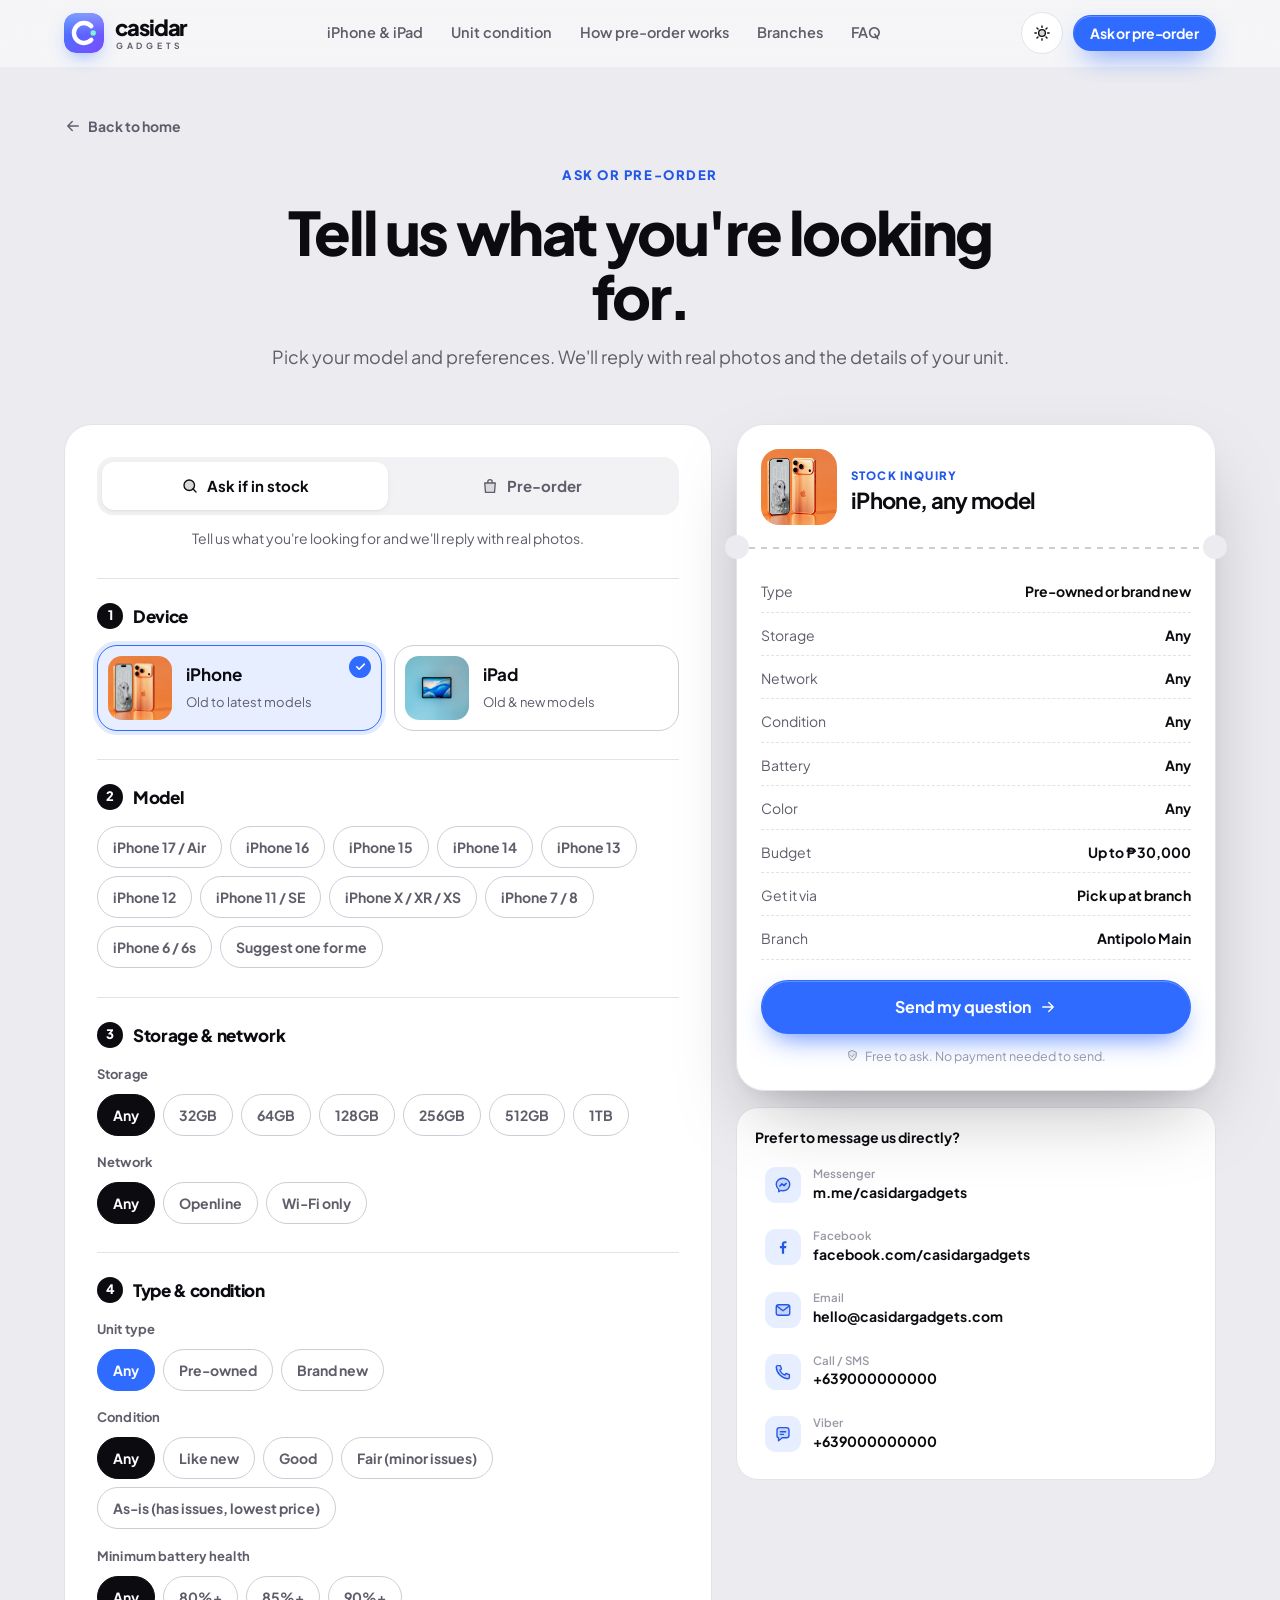
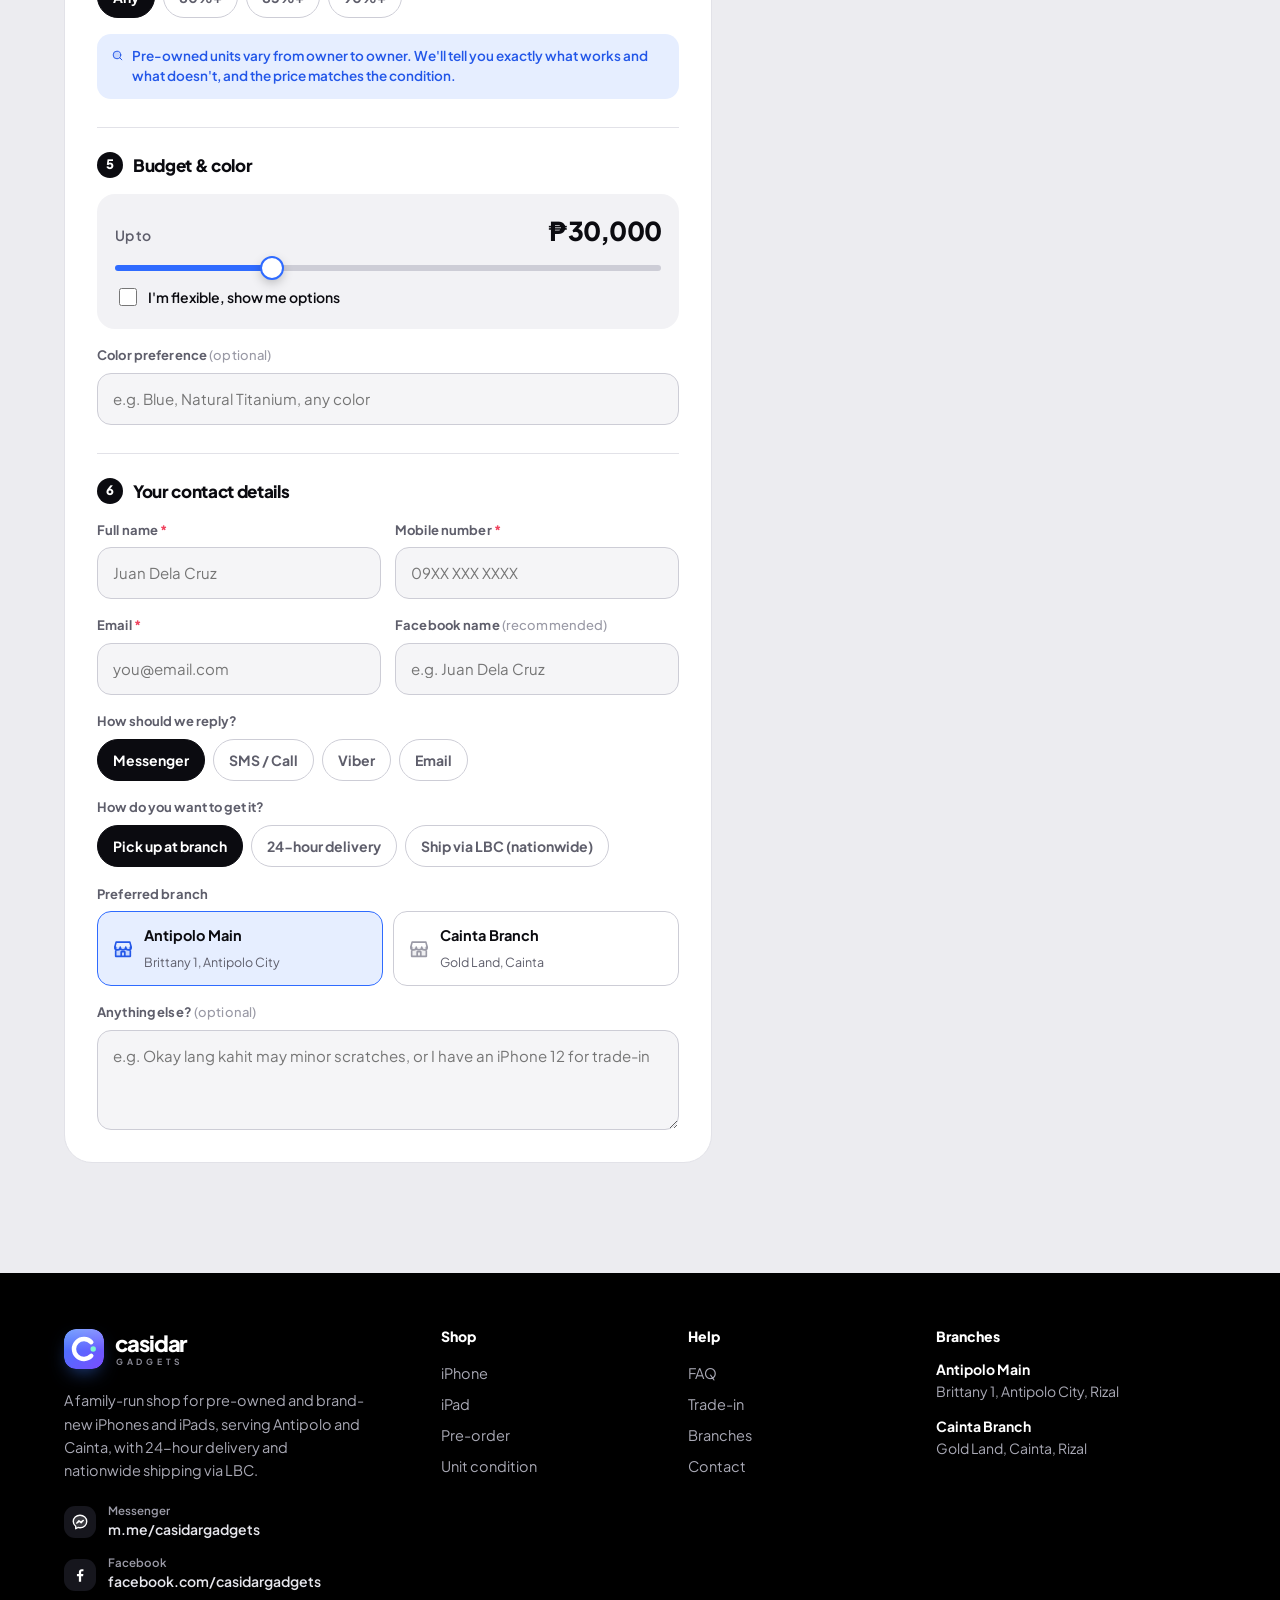
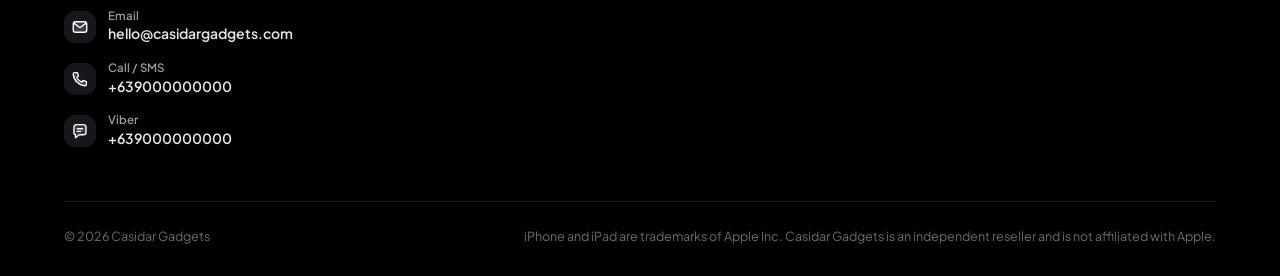
==== commit ebb19f18: "Copy: drop limited-stock wording, add warranty terms - Remove the "Why don't you show your available" ====
--- a/request.html
+++ b/request.html
@@ -104,7 +104,7 @@
         <div class="sec-head reveal">
           <span class="kicker">Ask or pre-order</span>
           <h1 class="page-title">Tell us what you're looking for.</h1>
-          <p>Pick your model and preferences. We'll reply with what's available, real photos and an honest rundown of each unit's condition.</p>
+          <p>Pick your model and preferences. We'll reply with real photos and the details of your unit.</p>
         </div>
 
         <form id="reqForm" class="req reveal" novalidate>
@@ -114,7 +114,7 @@
               <button type="button" role="tab" class="tab" data-mode="preorder" aria-selected="false"><svg class="ic ic-sm"><use href="#i-bag"/></svg> Pre-order</button>
               <span class="tab-pill"></span>
             </div>
-            <p class="mode-note" id="modeNote">We'll check our current units and reply with what's available.</p>
+            <p class="mode-note" id="modeNote">Tell us what you're looking for and we'll reply with real photos.</p>
 
             <div class="step" role="group">
               <h3 class="legend"><span class="sn">1</span> Device</h3>
--- a/styles.css
+++ b/styles.css
@@ -805,3 +805,12 @@
   .hero .sc-tile { border-radius: 22px; }
 }
 @media (min-width: 761px) { .hero-center .lead { max-width: 680px; } }
+
+/* Phones: carousel cards always crisp (no fade-in haze, no dimming while swiping) */
+@media (max-width: 760px) {
+  .bento > .bcard, .bento > .bcard.reveal:not(.in), .branches > .branch {
+    opacity: 1 !important; transform: none !important; transition: none !important;
+  }
+  .bento > .bcard { scale: calc(1 - .04 * var(--k, 0)); }
+  .branches > .branch { scale: calc(1 - .03 * var(--k, 0)); }
+}
